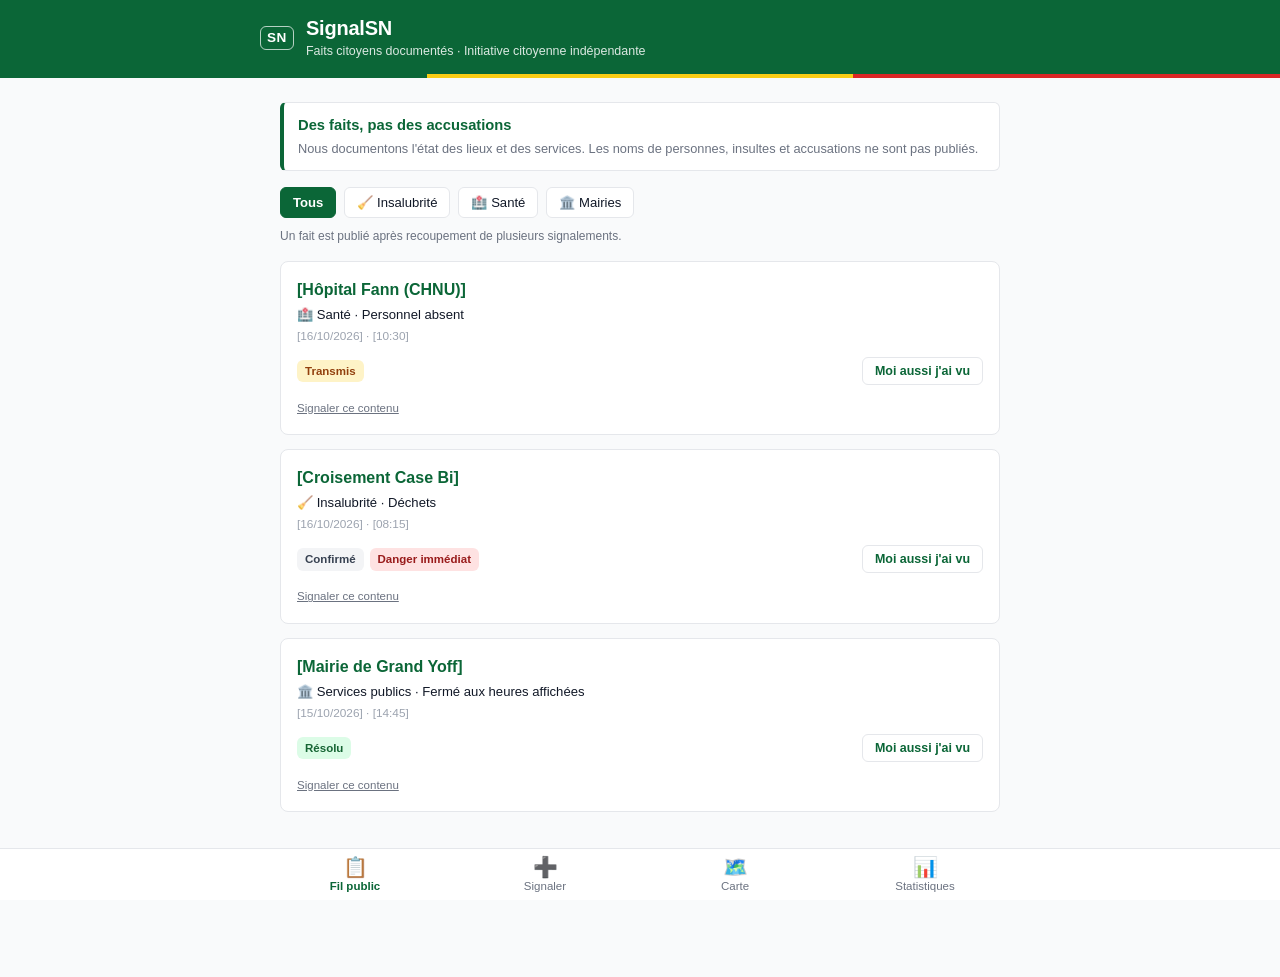
==== index.html @ a5ac8c46 "feat(stats): add Insalubrité filter and zone aggregation in statistics tab" ====
<!DOCTYPE html>
<html lang="fr">
<head>
    <meta charset="UTF-8">
    <meta name="viewport" content="width=device-width, initial-scale=1.0, maximum-scale=1.0, user-scalable=no">
    <title>SignalSN — Faits citoyens documentés 🇸🇳</title>
    
    <!-- PWA Meta -->
    <meta name="description" content="Plateforme citoyenne de signalement de faits vérifiables sur les services publics et la vie quotidienne au Sénégal.">
    <meta name="theme-color" content="#0b6637">
    
    <!-- Leaflet CSS & MarkerCluster -->
    <link rel="stylesheet" href="https://unpkg.com/leaflet@1.9.4/dist/leaflet.css" integrity="sha256-p4NxAoJBhIIN+hmNHrzRCf9tD/miZyoHS5obTRR9BMY=" crossorigin=""/>
    <link rel="stylesheet" href="https://unpkg.com/leaflet.markercluster@1.5.3/dist/MarkerCluster.css" />
    <link rel="stylesheet" href="https://unpkg.com/leaflet.markercluster@1.5.3/dist/MarkerCluster.Default.css" />
    
    <!-- Styles personnalisés maquette officielle -->
    <link rel="stylesheet" href="styles.css">
</head>
<body>

    <!-- En-tête vert institutionnel -->
    <header class="app-header">
        <div class="header-inner">
            <div class="header-brand-wrap">
                <div class="header-logo-badge">SN</div>
                <div class="header-text-block">
                    <h1>SignalSN</h1>
                    <p>Faits citoyens documentés · Initiative citoyenne indépendante</p>
                </div>
            </div>
        </div>
    </header>

    <!-- Bandeau tricolore sénégalais -->
    <div class="header-flag-strip">
        <div class="green"></div>
        <div class="yellow"></div>
        <div class="red"></div>
    </div>

    <main class="app-container">

        <!-- ====================================================================
             ÉCRAN 1 : FIL PUBLIC
             ==================================================================== -->
        <section id="view-feed" class="view-section active">
            <!-- Encadré déontologique -->
            <div class="principle-banner">
                <h3>Des faits, pas des accusations</h3>
                <p>Nous documentons l'état des lieux et des services. Les noms de personnes, insultes et accusations ne sont pas publiés.</p>
            </div>

            <!-- Filtres par catégorie -->
            <div class="category-filter-row">
                <button class="filter-btn active" data-category="all">Tous</button>
                <button class="filter-btn" data-category="insalubrite">🧹 Insalubrité</button>
                <button class="filter-btn" data-category="sante">🏥 Santé</button>
                <button class="filter-btn" data-category="mairies_services">🏛️ Mairies</button>
            </div>

            <p class="filter-help-text">Un fait est publié après recoupement de plusieurs signalements.</p>

            <!-- Liste des signalements -->
            <div id="reports-list">
                <!-- Rempli par app.js -->
            </div>

            <!-- Liens footer -->
            <div class="app-footer-links">
                <a onclick="openInfoModal()">Charte</a>
                <a onclick="openLegalModal('mentions')">Mentions légales</a>
                <a onclick="openLegalModal('confidentialite')">Confidentialité</a>
                <a onclick="openLegalModal('contact')">Contact</a>
            </div>
        </section>

        <!-- ====================================================================
             ÉCRAN 2 : SIGNALER UN FAIT
             ==================================================================== -->
        <section id="view-new" class="view-section">
            <h2 class="view-title">Signaler un fait</h2>
            <p class="view-subtitle">Nous publions le lieu et le fait constaté, jamais votre identité.</p>

            <form id="report-form">
                <!-- Catégorie * -->
                <div class="field-group">
                    <label class="field-label" for="category-select">Catégorie *</label>
                    <select id="category-select" class="field-select" required>
                        <option value="">Choisir une catégorie</option>
                        <option value="sante">Santé</option>
                        <option value="insalubrite">Insalubrité</option>
                        <option value="mairies_services">Mairies et services publics</option>
                        <option value="securite">Sécurité</option>
                    </select>
                </div>

                <!-- Établissement ou lieu * -->
                <div class="field-group">
                    <label class="field-label" id="establishment-or-location-label" for="establishment-select">Établissement ou lieu *</label>
                    
                    <div id="establishment-select-wrap">
                        <select id="establishment-select" class="field-select">
                            <option value="">Choisir dans la liste</option>
                        </select>
                    </div>

                    <div id="free-location-wrap" style="display: none; margin-top: 6px;">
                        <input type="text" id="location-input" class="field-input" placeholder="Précisez le lieu (croisement, quartier, repère)..." maxlength="120">
                    </div>

                    <div style="display: flex; align-items: center; gap: 8px;">
                        <button type="button" id="btn-gps" class="btn-use-location">
                            📍 Utiliser ma position
                        </button>
                        <span id="gps-status" style="font-size: 0.72rem; color: var(--text-muted);"></span>
                    </div>
                    <input type="hidden" id="lat-input">
                    <input type="hidden" id="lng-input">
                </div>

                <!-- Champs dynamiques contextuels (Services, Types de faits) -->
                <div id="dynamic-category-fields"></div>

                <!-- Date du fait * et Heure -->
                <div class="field-group row-2-col">
                    <div>
                        <label class="field-label" for="incident-date">Date du fait *</label>
                        <input type="date" id="incident-date" class="field-input" required>
                    </div>
                    <div>
                        <label class="field-label" for="incident-time">Heure</label>
                        <input type="time" id="incident-time" class="field-input">
                    </div>
                </div>

                <!-- Description factuelle * -->
                <div class="field-group">
                    <label class="field-label" for="description-input">Description factuelle *</label>
                    <textarea id="description-input" class="field-textarea" rows="4" maxlength="500" placeholder="Décrivez l'état des lieux, les horaires ou le problème constaté. Pas de noms de personnes." required></textarea>
                    <div class="char-counter-right"><span id="char-count">0</span> / 500</div>
                    <div id="filter-warning" style="display: none; background: #fff1f2; color: #be123c; padding: 6px 10px; border-radius: 4px; font-size: 0.75rem; margin-top: 4px;">
                        ⚠️ Rappel : Veuillez ne mentionner aucun nom propre de personne.
                    </div>
                </div>

                <!-- Photo du lieu (facultatif) -->
                <div class="field-group">
                    <label class="field-label" id="photo-field-label">Photo du lieu (facultatif)</label>
                    <input type="file" id="photo-input" accept="image/*" style="display: none;">
                    <button type="button" class="btn-add-photo" id="btn-trigger-photo">
                        📷 Ajouter une photo
                    </button>
                    <div id="photo-preview-container" style="display: none; margin-top: 8px;">
                        <img id="photo-preview" src="" alt="Aperçu" style="max-height: 160px; border-radius: 6px; border: 1px solid var(--border-color);">
                        <div id="photo-compression-info" style="font-size: 0.72rem; color: var(--primary-green); font-weight: 600; margin-top: 2px;"></div>
                    </div>
                    <p class="field-disclaimer">Photographiez uniquement le problème matériel. Pas de visages ni de plaques.</p>
                </div>

                <!-- Votre rôle * -->
                <div class="field-group">
                    <label class="field-label">Votre rôle *</label>
                    <div class="radio-options-list">
                        <label class="radio-item">
                            <input type="radio" name="reporter_role" value="present" checked> J'étais présent
                        </label>
                        <label class="radio-item">
                            <input type="radio" name="reporter_role" value="victime"> Je suis directement concerné
                        </label>
                        <label class="radio-item">
                            <input type="radio" name="reporter_role" value="rapporte"> On me l'a rapporté
                        </label>
                    </div>
                </div>

                <!-- Bouton Envoyer le signalement -->
                <button type="submit" id="btn-submit-report" class="btn-primary-submit">
                    Envoyer le signalement
                </button>

                <p class="terms-note">
                    En envoyant, vous acceptez la <a onclick="openInfoModal()">Charte</a>.
                </p>
            </form>
        </section>

        <!-- ====================================================================
             ÉCRAN 3 : STATISTIQUES PAR ÉTABLISSEMENT
             ==================================================================== -->
        <section id="view-stats" class="view-section">
            <h2 class="view-title">Statistiques par établissement</h2>
            <p class="view-subtitle">Période : [trimestre en cours]</p>

            <div class="category-filter-row">
                <button class="filter-btn active" data-stat-cat="all">Tous</button>
                <button class="filter-btn" data-stat-cat="insalubrite">🧹 Insalubrité</button>
                <button class="filter-btn" data-stat-cat="hopital">🏥 Santé</button>
                <button class="filter-btn" data-stat-cat="mairie">🏛️ Mairies</button>
            </div>

            <div class="stats-metrics-row">
                <div class="metric-box">
                    <div class="metric-val" id="stat-total-reports">0</div>
                    <div class="metric-label">Faits documentés</div>
                </div>
                <div class="metric-box">
                    <div class="metric-val" id="stat-resolved-rate">0%</div>
                    <div class="metric-label">Problèmes résolus</div>
                </div>
            </div>

            <!-- Tableau d'établissements -->
            <div class="stats-table-wrap">
                <table class="stats-table">
                    <thead>
                        <tr>
                            <th>Établissement</th>
                            <th>Signalements</th>
                            <th>Résolus</th>
                        </tr>
                    </thead>
                    <tbody id="establishments-table-body">
                        <!-- Rempli par app.js -->
                    </tbody>
                </table>
            </div>

            <p class="stats-disclaimer">
                Les chiffres incluent les signalements reçus, y compris ceux en attente de recoupement. Ils décrivent des faits signalés par des citoyens, pas un jugement sur les personnes.
            </p>
        </section>

        <!-- ====================================================================
             ÉCRAN CARTE (LEAFLET / CLUSTERING)
             ==================================================================== -->
        <section id="view-map" class="view-section">
            <h2 class="view-title">Carte des faits signalés</h2>
            <p class="view-subtitle">Répartition géographique et zones de vigilance</p>
            <div id="map-container"></div>
        </section>

    </main>

    <!-- ====================================================================
         BARRE DE NAVIGATION BASSE (4 ONGLETS CONFORMES MAQUETTE)
         ==================================================================== -->
    <nav class="bottom-nav">
        <div class="bottom-nav-inner">
            <button class="bottom-nav-item active" data-target="view-feed">
                <span class="nav-icon">📋</span>
                <span>Fil public</span>
            </button>
            <button class="bottom-nav-item" data-target="view-new">
                <span class="nav-icon">➕</span>
                <span>Signaler</span>
            </button>
            <button class="bottom-nav-item" data-target="view-map">
                <span class="nav-icon">🗺️</span>
                <span>Carte</span>
            </button>
            <button class="bottom-nav-item" data-target="view-stats">
                <span class="nav-icon">📊</span>
                <span>Statistiques</span>
            </button>
        </div>
    </nav>

    <!-- ====================================================================
         MODALES
         ==================================================================== -->
    <div id="modal-flag" class="modal-overlay" style="display: none;">
        <div class="modal-box">
            <h3 style="font-size: 1rem; color: var(--text-main); margin-bottom: 8px;">🚩 Demande de retrait</h3>
            <p style="font-size: 0.8rem; color: var(--text-muted); margin-bottom: 12px;">
                Tout contenu contenant des noms d'agents, des visages ou des insultes est retiré sous 24h.
            </p>
            <form id="flag-form">
                <input type="hidden" id="flag-report-id">
                <div class="field-group">
                    <select id="flag-reason" class="field-select" required>
                        <option value="">Motif du signalement...</option>
                        <option value="nom_de_personne">Mention de nom/prénom d'un individu</option>
                        <option value="visage_visible">Visage ou plaque d'immatriculation visible</option>
                        <option value="diffamation_accusation">Accusation sans fait matériel</option>
                        <option value="faux_fait">Fait inexact</option>
                        <option value="autre">Autre motif légitime</option>
                    </select>
                </div>
                <div style="display: flex; justify-content: flex-end; gap: 8px; margin-top: 14px;">
                    <button type="button" class="btn-moi-aussi" id="btn-cancel-flag">Annuler</button>
                    <button type="submit" class="btn-primary-submit" style="margin: 0; width: auto; padding: 6px 14px; background: var(--sn-red);">Signaler</button>
                </div>
            </form>
        </div>
    </div>

    <!-- Modale Charte -->
    <div id="modal-info" class="modal-overlay" style="display: none;">
        <div class="modal-box">
            <h3 style="font-size: 1.05rem; color: var(--primary-green); margin-bottom: 8px;">🇸🇳 Charte Citoyenne SignalSN</h3>
            <div style="font-size: 0.82rem; color: var(--text-muted); line-height: 1.5;">
                <p><strong>Des faits, pas des accusations :</strong><br>Nous documentons les pannes, absences d'équipement et dysfonctionnements matériels. Aucun nom d'agent public n'est publié.</p>
                <br>
                <p><strong>Recoupement automatique :</strong><br>Pour les hôpitaux et mairies, les faits sont confirmés dès qu'au moins 3 signalements concordants sont enregistrés.</p>
            </div>
            <button type="button" class="btn-primary-submit" id="btn-close-info" style="margin-top: 14px;">Fermer</button>
        </div>
    </div>

    <!-- Leaflet JS & MarkerCluster -->
    <script src="https://unpkg.com/leaflet@1.9.4/dist/leaflet.js" integrity="sha256-20nQCchB9co0qIjJZRGuk2/Z9VM+kNiyxNV1lvTlZBo=" crossorigin=""></script>
    <script src="https://unpkg.com/leaflet.markercluster@1.5.3/dist/leaflet.markercluster.js"></script>
    
    <!-- Supabase JS Client (v2) -->
    <script src="https://cdn.jsdelivr.net/npm/@supabase/supabase-js@2"></script>
    
    <!-- Scripts applicatifs -->
    <script src="config.js"></script>
    <script src="app.js"></script>
</body>
</html>
---- styles.css ----
/* ==============================================================================
   SignalSN — Design System Pixel-Perfect (d'après la maquette officielle)
   Style épuré, typographie soignée, vert institutionnel #0b6637
   ============================================================================== */

:root {
    --primary-green: #0b6637;
    --primary-green-dark: #084d2a;
    --primary-green-light: #e8f5e9;
    --sn-yellow: #facc15;
    --sn-red: #dc2626;
    
    --bg-page: #ffffff;
    --bg-surface: #f9fafb;
    --border-color: #e5e7eb;
    --border-light: #f3f4f6;
    
    --text-main: #111827;
    --text-muted: #6b7280;
    --text-light: #9ca3af;
    
    --status-transmis-bg: #fef3c7;
    --status-transmis-text: #92400e;
    --status-confirme-bg: #f3f4f6;
    --status-confirme-text: #374151;
    --status-resolu-bg: #dcfce7;
    --status-resolu-text: #166534;
    --status-danger-bg: #fee2e2;
    --status-danger-text: #991b1b;
    
    --radius-sm: 6px;
    --radius-md: 8px;
    --radius-lg: 12px;
}

* {
    box-sizing: border-box;
    margin: 0;
    padding: 0;
    font-family: -apple-system, BlinkMacSystemFont, "Segoe UI", Roboto, Helvetica, Arial, sans-serif;
    -webkit-tap-highlight-color: transparent;
}

body {
    background-color: var(--bg-surface);
    color: var(--text-main);
    line-height: 1.45;
    padding-bottom: 75px;
}

/* ==============================================================================
   EN-TÊTE VERT INSTITUTIONNEL AVEC BANDEAU TRICOLORE
   ============================================================================== */
.app-header {
    background-color: var(--primary-green);
    color: white;
    padding: 16px 20px 14px 20px;
    position: sticky;
    top: 0;
    z-index: 1000;
}

.header-inner {
    max-width: 760px;
    margin: 0 auto;
    width: 100%;
    display: flex;
    align-items: center;
    justify-content: space-between;
}

.header-brand-wrap {
    display: flex;
    align-items: center;
    gap: 12px;
}

.header-logo-badge {
    border: 1.5px solid rgba(255, 255, 255, 0.7);
    color: white;
    font-size: 0.85rem;
    font-weight: 800;
    letter-spacing: 0.5px;
    padding: 4px 6px;
    border-radius: var(--radius-sm);
    line-height: 1;
}

.header-text-block h1 {
    font-size: 1.25rem;
    font-weight: 700;
    letter-spacing: -0.2px;
    line-height: 1.2;
}

.header-text-block p {
    font-size: 0.78rem;
    color: rgba(255, 255, 255, 0.85);
    margin-top: 2px;
}

/* Bandeau tricolore en bas du header */
.header-flag-strip {
    height: 4px;
    display: flex;
    width: 100%;
}
.header-flag-strip .green { background-color: var(--primary-green); flex: 1; }
.header-flag-strip .yellow { background-color: var(--sn-yellow); flex: 1; }
.header-flag-strip .red { background-color: var(--sn-red); flex: 1; }

/* Conteneur principal avec largeur confortable et fond contrasté */
.app-container {
    max-width: 760px;
    width: 100%;
    margin: 0 auto;
    padding: 24px 20px;
    background: #f9fafb;
    min-height: calc(100vh - 140px);
}

/* ==============================================================================
   ENCADRÉ DÉONTOLOGIQUE ("Des faits, pas des accusations")
   ============================================================================== */
.principle-banner {
    border: 1px solid var(--border-color);
    border-left: 4px solid var(--primary-green);
    border-radius: var(--radius-sm);
    padding: 12px 14px;
    margin-bottom: 16px;
    background: white;
}

.principle-banner h3 {
    font-size: 0.92rem;
    font-weight: 700;
    color: var(--primary-green);
    margin-bottom: 4px;
}

.principle-banner p {
    font-size: 0.8rem;
    color: var(--text-muted);
    line-height: 1.4;
}

/* ==============================================================================
   FILTRES PAR CATÉGORIE
   ============================================================================== */
.category-filter-row {
    display: flex;
    gap: 8px;
    margin-bottom: 10px;
    overflow-x: auto;
    scrollbar-width: none;
}
.category-filter-row::-webkit-scrollbar {
    display: none;
}

.filter-btn {
    background: white;
    border: 1px solid var(--border-color);
    border-radius: var(--radius-sm);
    padding: 7px 12px;
    font-size: 0.82rem;
    font-weight: 500;
    color: var(--text-main);
    cursor: pointer;
    display: inline-flex;
    align-items: center;
    gap: 6px;
    white-space: nowrap;
    transition: all 0.15s ease;
}

.filter-btn.active {
    background: var(--primary-green);
    color: white;
    border-color: var(--primary-green);
    font-weight: 600;
}

.filter-help-text {
    font-size: 0.75rem;
    color: var(--text-muted);
    margin-bottom: 16px;
    line-height: 1.35;
}

/* ==============================================================================
   CARTES DE SIGNALEMENT (FEED)
   ============================================================================== */
.report-card {
    border: 1px solid var(--border-color);
    border-radius: var(--radius-md);
    padding: 16px;
    margin-bottom: 14px;
    background: white;
}

.report-card-title {
    font-size: 1rem;
    font-weight: 700;
    color: var(--primary-green);
    margin-bottom: 4px;
}

.report-card-subtitle {
    font-size: 0.82rem;
    color: var(--text-main);
    margin-bottom: 4px;
    display: flex;
    align-items: center;
    gap: 6px;
}

.report-card-time {
    font-size: 0.74rem;
    color: var(--text-light);
    margin-bottom: 12px;
}

.report-card-actions {
    display: flex;
    justify-content: space-between;
    align-items: center;
    gap: 8px;
    margin-bottom: 10px;
}

.status-pills-wrap {
    display: flex;
    flex-wrap: wrap;
    gap: 6px;
}

.pill-status {
    padding: 3px 8px;
    border-radius: var(--radius-sm);
    font-size: 0.72rem;
    font-weight: 600;
    display: inline-block;
}
.pill-transmis { background: var(--status-transmis-bg); color: var(--status-transmis-text); }
.pill-confirme { background: var(--status-confirme-bg); color: var(--status-confirme-text); }
.pill-resolu { background: var(--status-resolu-bg); color: var(--status-resolu-text); }
.pill-danger { background: var(--status-danger-bg); color: var(--status-danger-text); font-weight: 700; }

.btn-moi-aussi {
    background: white;
    border: 1px solid var(--border-color);
    color: var(--primary-green);
    padding: 6px 12px;
    border-radius: var(--radius-sm);
    font-size: 0.78rem;
    font-weight: 600;
    cursor: pointer;
    transition: background 0.15s ease;
}
.btn-moi-aussi:hover {
    background: var(--primary-green-light);
}
.btn-moi-aussi.active {
    background: var(--primary-green);
    color: white;
    border-color: var(--primary-green);
}

.link-signaler-contenu {
    font-size: 0.72rem;
    color: var(--text-muted);
    text-decoration: underline;
    background: none;
    border: none;
    cursor: pointer;
    padding: 0;
}
.link-signaler-contenu:hover {
    color: var(--sn-red);
}

/* ==============================================================================
   FORMULAIRE : SIGNALER UN FAIT
   ============================================================================== */
.view-title {
    font-size: 1.15rem;
    font-weight: 700;
    color: var(--primary-green);
    margin-bottom: 4px;
}

.view-subtitle {
    font-size: 0.82rem;
    color: var(--text-muted);
    margin-bottom: 18px;
}

.field-group {
    margin-bottom: 16px;
}

.field-label {
    display: block;
    font-size: 0.84rem;
    font-weight: 600;
    color: var(--text-main);
    margin-bottom: 6px;
}

.field-input, .field-select, .field-textarea {
    width: 100%;
    padding: 10px 12px;
    border: 1px solid var(--border-color);
    border-radius: var(--radius-sm);
    font-size: 0.9rem;
    color: var(--text-main);
    background: white;
}
.field-input:focus, .field-select:focus, .field-textarea:focus {
    outline: none;
    border-color: var(--primary-green);
}

.btn-use-location {
    background: white;
    border: 1px solid var(--border-color);
    color: var(--primary-green);
    border-radius: var(--radius-sm);
    padding: 7px 12px;
    font-size: 0.8rem;
    font-weight: 600;
    display: inline-flex;
    align-items: center;
    gap: 6px;
    cursor: pointer;
    margin-top: 6px;
}
.btn-use-location:hover {
    background: #f9fafb;
}

.row-2-col {
    display: grid;
    grid-template-columns: 1fr 1fr;
    gap: 10px;
}

.char-counter-right {
    text-align: right;
    font-size: 0.72rem;
    color: var(--text-light);
    margin-top: 4px;
}

/* Bouton photo dashed */
.btn-add-photo {
    width: 100%;
    border: 1px dashed var(--border-color);
    background: #fafafa;
    border-radius: var(--radius-sm);
    padding: 12px;
    text-align: center;
    font-size: 0.85rem;
    font-weight: 500;
    color: var(--text-main);
    cursor: pointer;
    display: flex;
    justify-content: center;
    align-items: center;
    gap: 8px;
}
.btn-add-photo:hover {
    background: #f3f4f6;
}

.field-disclaimer {
    font-size: 0.73rem;
    color: var(--text-muted);
    margin-top: 4px;
    line-height: 1.35;
}

/* Radio buttons pour "Votre rôle" */
.radio-options-list {
    display: flex;
    flex-direction: column;
    gap: 8px;
    margin-top: 6px;
}

.radio-item {
    font-size: 0.85rem;
    color: var(--text-main);
    display: flex;
    align-items: center;
    gap: 8px;
    cursor: pointer;
}
.radio-item input[type="radio"] {
    accent-color: var(--primary-green);
    width: 16px;
    height: 16px;
}

/* Bouton plein écran vert de soumission */
.btn-primary-submit {
    background-color: var(--primary-green);
    color: white;
    border: none;
    border-radius: var(--radius-sm);
    padding: 13px;
    font-size: 0.95rem;
    font-weight: 700;
    width: 100%;
    cursor: pointer;
    margin-top: 14px;
    transition: background 0.15s ease;
}
.btn-primary-submit:hover {
    background-color: var(--primary-green-dark);
}
.btn-primary-submit:disabled {
    background-color: #cbd5e1;
    cursor: not-allowed;
}

.terms-note {
    text-align: center;
    font-size: 0.73rem;
    color: var(--text-muted);
    margin-top: 10px;
}
.terms-note a {
    color: var(--primary-green);
    text-decoration: underline;
}

/* ==============================================================================
   STATISTIQUES PAR ÉTABLISSEMENT
   ============================================================================== */
.stats-metrics-row {
    display: grid;
    grid-template-columns: 1fr 1fr;
    gap: 12px;
    margin: 16px 0;
}

.metric-box {
    border: 1px solid var(--border-color);
    border-radius: var(--radius-sm);
    padding: 14px;
    background: white;
}

.metric-val {
    font-size: 1.5rem;
    font-weight: 800;
    color: var(--primary-green);
    line-height: 1.1;
}

.metric-label {
    font-size: 0.75rem;
    color: var(--text-muted);
    margin-top: 4px;
}

.stats-table-wrap {
    border: 1px solid var(--border-color);
    border-radius: var(--radius-sm);
    overflow: hidden;
    margin-top: 16px;
}

.stats-table {
    width: 100%;
    border-collapse: collapse;
    font-size: 0.82rem;
}

.stats-table th {
    background: #f3f4f6;
    padding: 10px 12px;
    text-align: left;
    font-weight: 600;
    color: var(--text-main);
    border-bottom: 1px solid var(--border-color);
}
.stats-table th:nth-child(2), .stats-table th:nth-child(3) {
    text-align: right;
}

.stats-table td {
    padding: 10px 12px;
    border-bottom: 1px solid var(--border-light);
    color: var(--text-main);
}
.stats-table td:nth-child(2), .stats-table td:nth-child(3) {
    text-align: right;
    font-weight: 600;
}

.stats-disclaimer {
    font-size: 0.72rem;
    color: var(--text-muted);
    line-height: 1.4;
    margin-top: 14px;
}

/* Footer links */
.app-footer-links {
    display: flex;
    justify-content: center;
    gap: 14px;
    padding: 24px 0 10px 0;
    font-size: 0.75rem;
    color: var(--text-muted);
}
.app-footer-links a {
    color: var(--text-muted);
    text-decoration: underline;
    cursor: pointer;
}

/* ==============================================================================
   BARRE DE NAVIGATION BASSE (BOTTOM NAV)
   ============================================================================== */
.bottom-nav {
    position: fixed;
    bottom: 0;
    left: 0;
    right: 0;
    background: white;
    border-top: 1px solid var(--border-color);
    z-index: 1000;
}

.bottom-nav-inner {
    max-width: 760px;
    margin: 0 auto;
    display: flex;
    justify-content: space-around;
    padding: 8px 0;
    width: 100%;
}

.bottom-nav-item {
    background: none;
    border: none;
    display: flex;
    flex-direction: column;
    align-items: center;
    gap: 3px;
    color: var(--text-muted);
    font-size: 0.72rem;
    font-weight: 500;
    cursor: pointer;
    flex: 1;
}

.bottom-nav-item .nav-icon {
    font-size: 1.25rem;
    line-height: 1;
}

.bottom-nav-item.active {
    color: var(--primary-green);
    font-weight: 700;
}

/* Vues */
.view-section {
    display: none;
}
.view-section.active {
    display: block;
}

/* Carte Leaflet */
#map-container {
    height: 480px;
    width: 100%;
    border-radius: var(--radius-sm);
    border: 1px solid var(--border-color);
    margin-top: 10px;
}

/* Modale */
.modal-overlay {
    position: fixed;
    top: 0;
    left: 0;
    right: 0;
    bottom: 0;
    background: rgba(0,0,0,0.5);
    display: flex;
    align-items: center;
    justify-content: center;
    z-index: 2000;
    padding: 16px;
}
.modal-box {
    background: white;
    border-radius: var(--radius-md);
    width: 100%;
    max-width: 440px;
    padding: 20px;
}
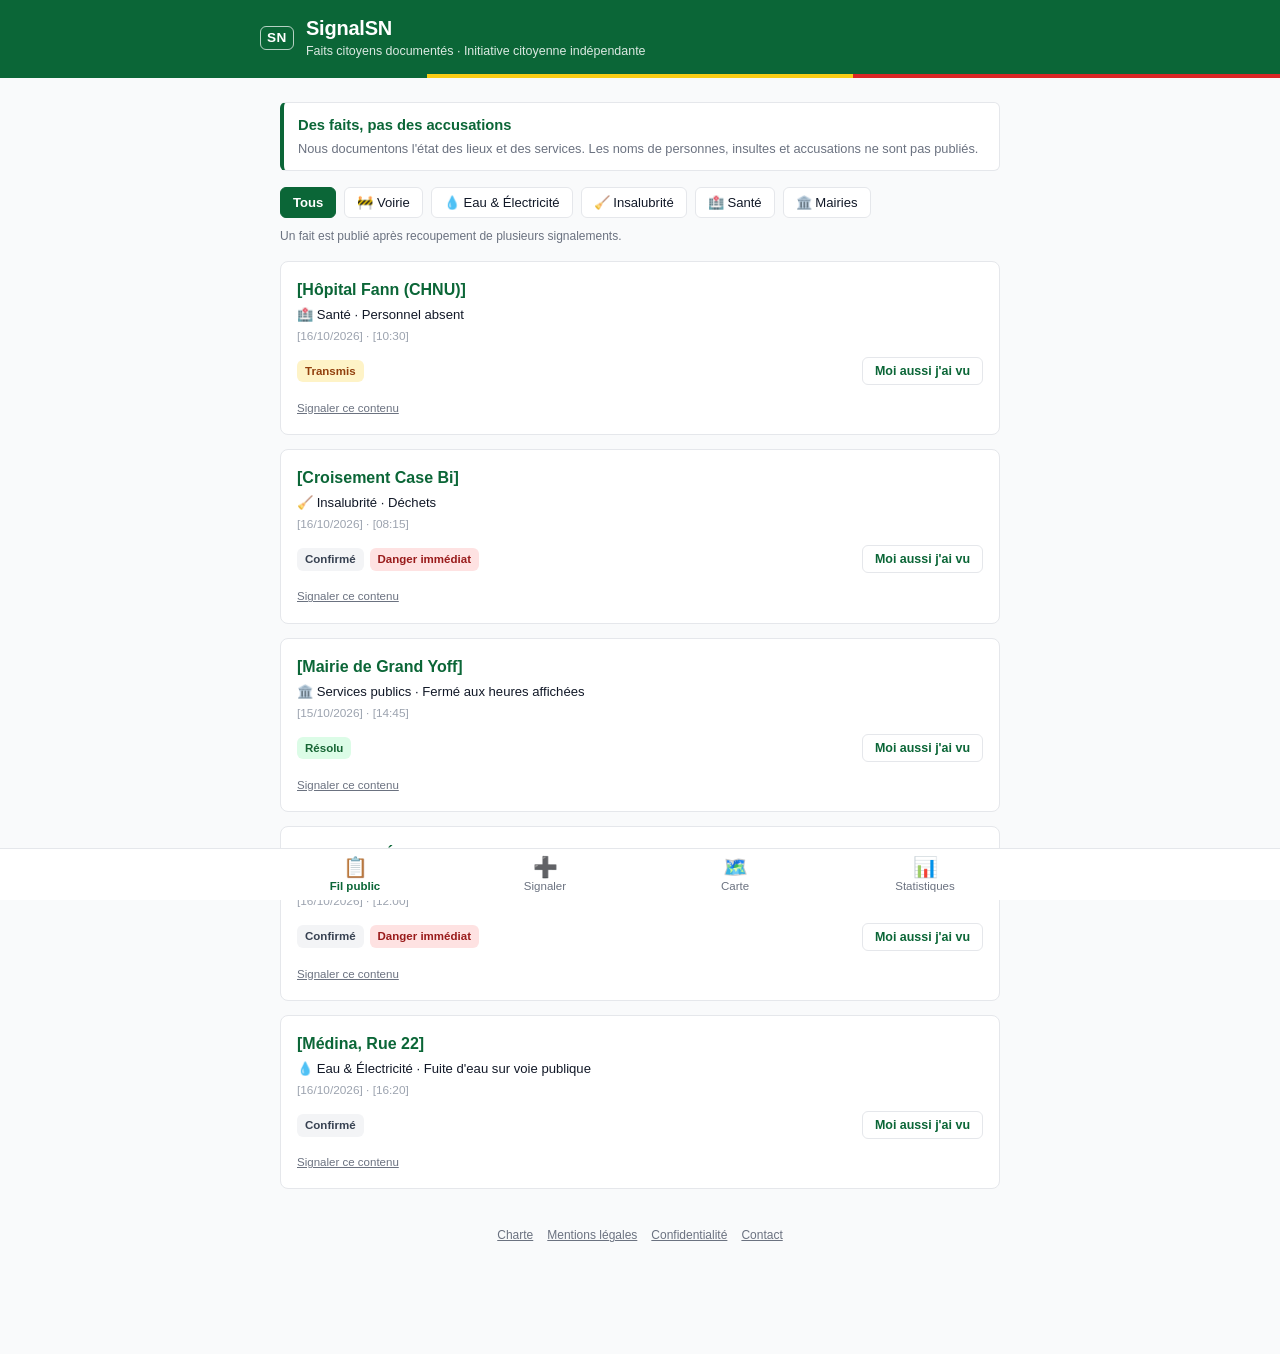
==== commit 086e5da1: "feat: ajout categories 6 (voirie) et 7 (eau et electricite), suppression doublon cable denude, mise " ====
--- a/index.html
+++ b/index.html
@@ -54,6 +54,8 @@
             <!-- Filtres par catégorie -->
             <div class="category-filter-row">
                 <button class="filter-btn active" data-category="all">Tous</button>
+                <button class="filter-btn" data-category="voirie">🚧 Voirie</button>
+                <button class="filter-btn" data-category="eau_electricite">💧 Eau & Électricité</button>
                 <button class="filter-btn" data-category="insalubrite">🧹 Insalubrité</button>
                 <button class="filter-btn" data-category="sante">🏥 Santé</button>
                 <button class="filter-btn" data-category="mairies_services">🏛️ Mairies</button>
@@ -88,10 +90,12 @@
                     <label class="field-label" for="category-select">Catégorie *</label>
                     <select id="category-select" class="field-select" required>
                         <option value="">Choisir une catégorie</option>
-                        <option value="sante">Santé</option>
-                        <option value="insalubrite">Insalubrité</option>
-                        <option value="mairies_services">Mairies et services publics</option>
-                        <option value="securite">Sécurité</option>
+                        <option value="voirie">🚧 Routes et voirie</option>
+                        <option value="eau_electricite">💧 Eau et électricité</option>
+                        <option value="insalubrite">🧹 Insalubrité</option>
+                        <option value="sante">🏥 Santé</option>
+                        <option value="mairies_services">🏛️ Mairies et services publics</option>
+                        <option value="securite">🛡️ Sécurité</option>
                     </select>
                 </div>
 
@@ -194,6 +198,8 @@
 
             <div class="category-filter-row">
                 <button class="filter-btn active" data-stat-cat="all">Tous</button>
+                <button class="filter-btn" data-stat-cat="voirie">🚧 Voirie</button>
+                <button class="filter-btn" data-stat-cat="eau_electricite">💧 Eau & Électricité</button>
                 <button class="filter-btn" data-stat-cat="insalubrite">🧹 Insalubrité</button>
                 <button class="filter-btn" data-stat-cat="hopital">🏥 Santé</button>
                 <button class="filter-btn" data-stat-cat="mairie">🏛️ Mairies</button>
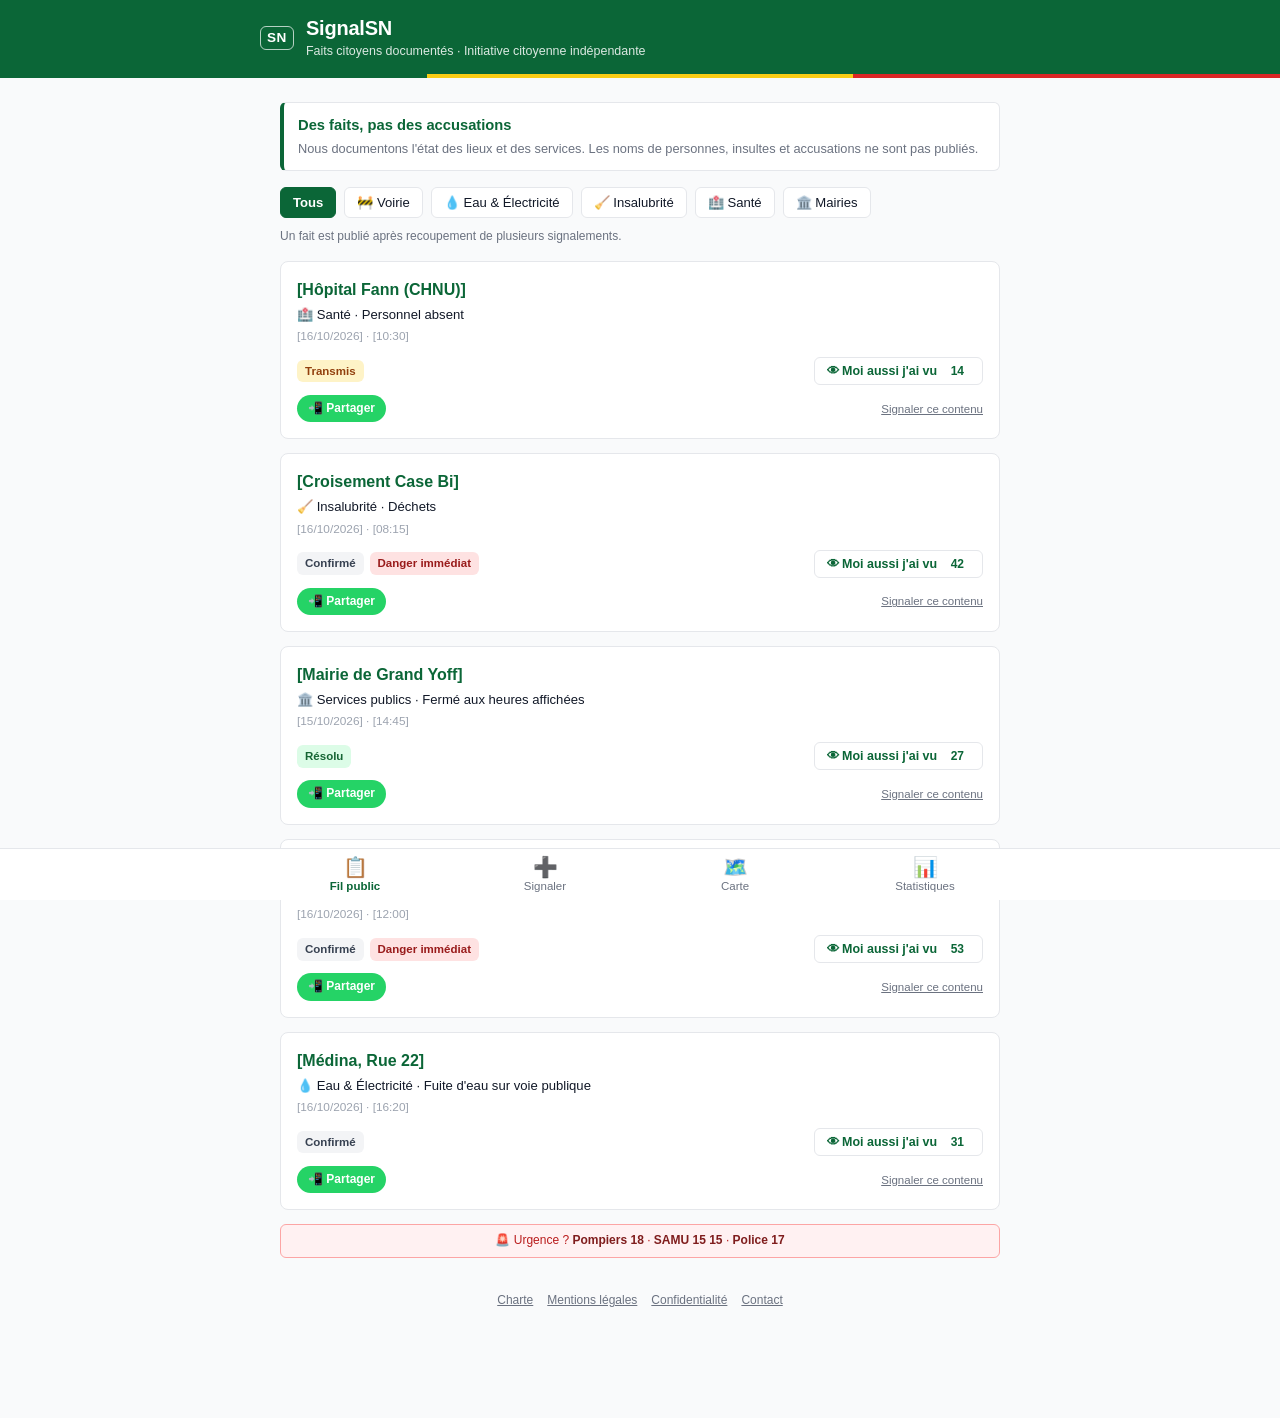
==== commit f76fb147: "feat: urgence 18/15 15/17, statuts enrichis (publie/sans_suite), auto-confirm a 2 Moi aussi, compteu" ====
--- a/index.html
+++ b/index.html
@@ -68,6 +68,11 @@
                 <!-- Rempli par app.js -->
             </div>
 
+            <!-- Mini-alerte urgence dans le pied de page -->
+            <div class="urgency-footer">
+                🚨 Urgence ? <a href="tel:18">Pompiers 18</a> · <a href="tel:1515">SAMU 15 15</a> · <a href="tel:17">Police 17</a>
+            </div>
+
             <!-- Liens footer -->
             <div class="app-footer-links">
                 <a onclick="openInfoModal()">Charte</a>
@@ -83,6 +88,16 @@
         <section id="view-new" class="view-section">
             <h2 class="view-title">Signaler un fait</h2>
             <p class="view-subtitle">Nous publions le lieu et le fait constaté, jamais votre identité.</p>
+
+            <!-- Alerte urgence -->
+            <div class="urgency-alert-banner">
+                🚨 <strong>Danger immédiat ?</strong> Appelez d'abord les secours :
+                <span class="urgency-numbers">
+                    <a href="tel:18">🚒 Pompiers 18</a> &nbsp;·&nbsp;
+                    <a href="tel:1515">🏥 SAMU 15 15</a> &nbsp;·&nbsp;
+                    <a href="tel:17">🚔 Police 17</a>
+                </span>
+            </div>
 
             <form id="report-form">
                 <!-- Catégorie * -->
@@ -208,11 +223,15 @@
             <div class="stats-metrics-row">
                 <div class="metric-box">
                     <div class="metric-val" id="stat-total-reports">0</div>
-                    <div class="metric-label">Faits documentés</div>
+                    <div class="metric-label">Faits signalés</div>
+                </div>
+                <div class="metric-box">
+                    <div class="metric-val" id="stat-confirmed-count">0</div>
+                    <div class="metric-label">Confirmés</div>
                 </div>
                 <div class="metric-box">
                     <div class="metric-val" id="stat-resolved-rate">0%</div>
-                    <div class="metric-label">Problèmes résolus</div>
+                    <div class="metric-label">Résolus</div>
                 </div>
             </div>
 
--- a/styles.css
+++ b/styles.css
@@ -607,3 +607,142 @@
     max-width: 440px;
     padding: 20px;
 }
+
+/* ==============================================================================
+   BANDEAU URGENCE (Formulaire Signaler)
+   ============================================================================== */
+.urgency-alert-banner {
+    background: #fff1f2;
+    border: 1.5px solid #fca5a5;
+    border-radius: var(--radius-md);
+    padding: 10px 14px;
+    margin-bottom: 14px;
+    font-size: 0.82rem;
+    color: #991b1b;
+    line-height: 1.5;
+}
+.urgency-alert-banner strong {
+    color: #7f1d1d;
+}
+.urgency-numbers {
+    display: inline-block;
+    margin-top: 4px;
+}
+.urgency-numbers a {
+    color: #b91c1c;
+    font-weight: 700;
+    text-decoration: none;
+    white-space: nowrap;
+}
+.urgency-numbers a:hover {
+    text-decoration: underline;
+}
+
+/* ==============================================================================
+   MINI-ALERTE URGENCE (Footer du fil public)
+   ============================================================================== */
+.urgency-footer {
+    text-align: center;
+    font-size: 0.75rem;
+    color: #b91c1c;
+    background: #fff1f2;
+    border-radius: var(--radius-sm);
+    padding: 7px 12px;
+    margin-bottom: 10px;
+    border: 1px solid #fca5a5;
+}
+.urgency-footer a {
+    color: #7f1d1d;
+    font-weight: 700;
+    text-decoration: none;
+}
+.urgency-footer a:hover {
+    text-decoration: underline;
+}
+
+/* ==============================================================================
+   STATUT : SIGNALEMENT CITOYEN NON CONFIRMÉ
+   ============================================================================== */
+.pill-non-confirmed {
+    background: #fef9c3 !important;
+    color: #713f12 !important;
+    border: 1px solid #fde047 !important;
+    font-style: italic;
+}
+.pill-sans_suite,
+.pill-publie {
+    background: #f3f4f6;
+    color: #6b7280;
+    font-style: italic;
+}
+
+/* ==============================================================================
+   COMPTEUR "MOI AUSSI"
+   ============================================================================== */
+.moi-aussi-count {
+    display: inline-block;
+    background: rgba(255,255,255,0.3);
+    border-radius: 999px;
+    padding: 0 6px;
+    font-size: 0.75rem;
+    font-weight: 700;
+    margin-left: 4px;
+    min-width: 20px;
+    text-align: center;
+}
+
+/* ==============================================================================
+   LIEN FACEBOOK (post transmis)
+   ============================================================================== */
+.fb-post-link {
+    display: inline-block;
+    margin-top: 6px;
+    font-size: 0.78rem;
+    color: #1877f2;
+    font-weight: 600;
+    text-decoration: none;
+}
+.fb-post-link:hover {
+    text-decoration: underline;
+}
+
+/* ==============================================================================
+   BOUTON WHATSAPP + LIGNE DE PARTAGE
+   ============================================================================== */
+.report-card-share-row {
+    display: flex;
+    align-items: center;
+    justify-content: space-between;
+    margin-top: 8px;
+    flex-wrap: wrap;
+    gap: 6px;
+}
+.btn-whatsapp {
+    display: inline-flex;
+    align-items: center;
+    gap: 4px;
+    padding: 5px 11px;
+    background: #25d366;
+    color: #fff;
+    border-radius: 999px;
+    font-size: 0.75rem;
+    font-weight: 700;
+    text-decoration: none;
+    transition: background 0.15s;
+}
+.btn-whatsapp:hover {
+    background: #128c7e;
+}
+
+/* ==============================================================================
+   STATS — 3 METRIC BOXES
+   ============================================================================== */
+.stats-metrics-row {
+    display: flex;
+    gap: 10px;
+    flex-wrap: wrap;
+}
+.stats-metrics-row .metric-box {
+    flex: 1;
+    min-width: 80px;
+}
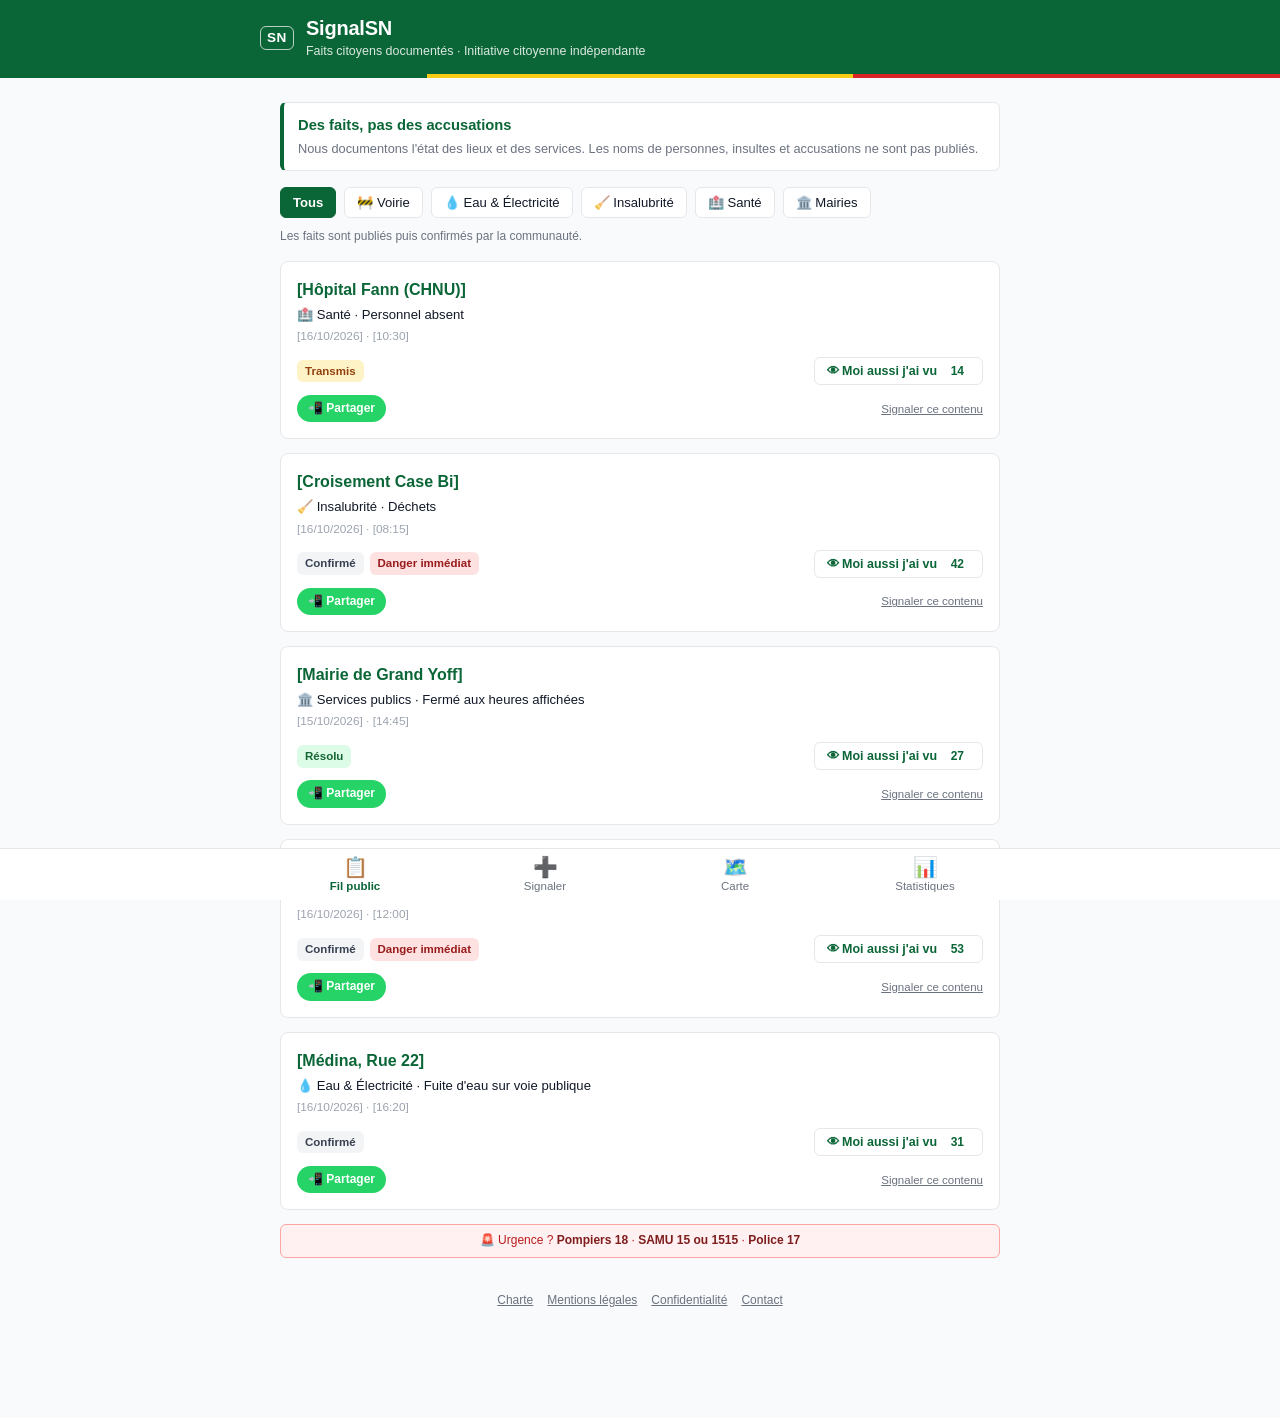
==== commit c7b841bb: "fix: texte filtres, message vide, SAMU 15 ou 1515" ====
--- a/index.html
+++ b/index.html
@@ -61,7 +61,7 @@
                 <button class="filter-btn" data-category="mairies_services">🏛️ Mairies</button>
             </div>
 
-            <p class="filter-help-text">Un fait est publié après recoupement de plusieurs signalements.</p>
+            <p class="filter-help-text">Les faits sont publiés puis confirmés par la communauté.</p>
 
             <!-- Liste des signalements -->
             <div id="reports-list">
@@ -70,7 +70,7 @@
 
             <!-- Mini-alerte urgence dans le pied de page -->
             <div class="urgency-footer">
-                🚨 Urgence ? <a href="tel:18">Pompiers 18</a> · <a href="tel:1515">SAMU 15 15</a> · <a href="tel:17">Police 17</a>
+                🚨 Urgence ? <a href="tel:18">Pompiers 18</a> · <a href="tel:15">SAMU 15 ou 1515</a> · <a href="tel:17">Police 17</a>
             </div>
 
             <!-- Liens footer -->
@@ -94,7 +94,7 @@
                 🚨 <strong>Danger immédiat ?</strong> Appelez d'abord les secours :
                 <span class="urgency-numbers">
                     <a href="tel:18">🚒 Pompiers 18</a> &nbsp;·&nbsp;
-                    <a href="tel:1515">🏥 SAMU 15 15</a> &nbsp;·&nbsp;
+                    <a href="tel:15">🏥 SAMU 15 ou 1515</a> &nbsp;·&nbsp;
                     <a href="tel:17">🚔 Police 17</a>
                 </span>
             </div>
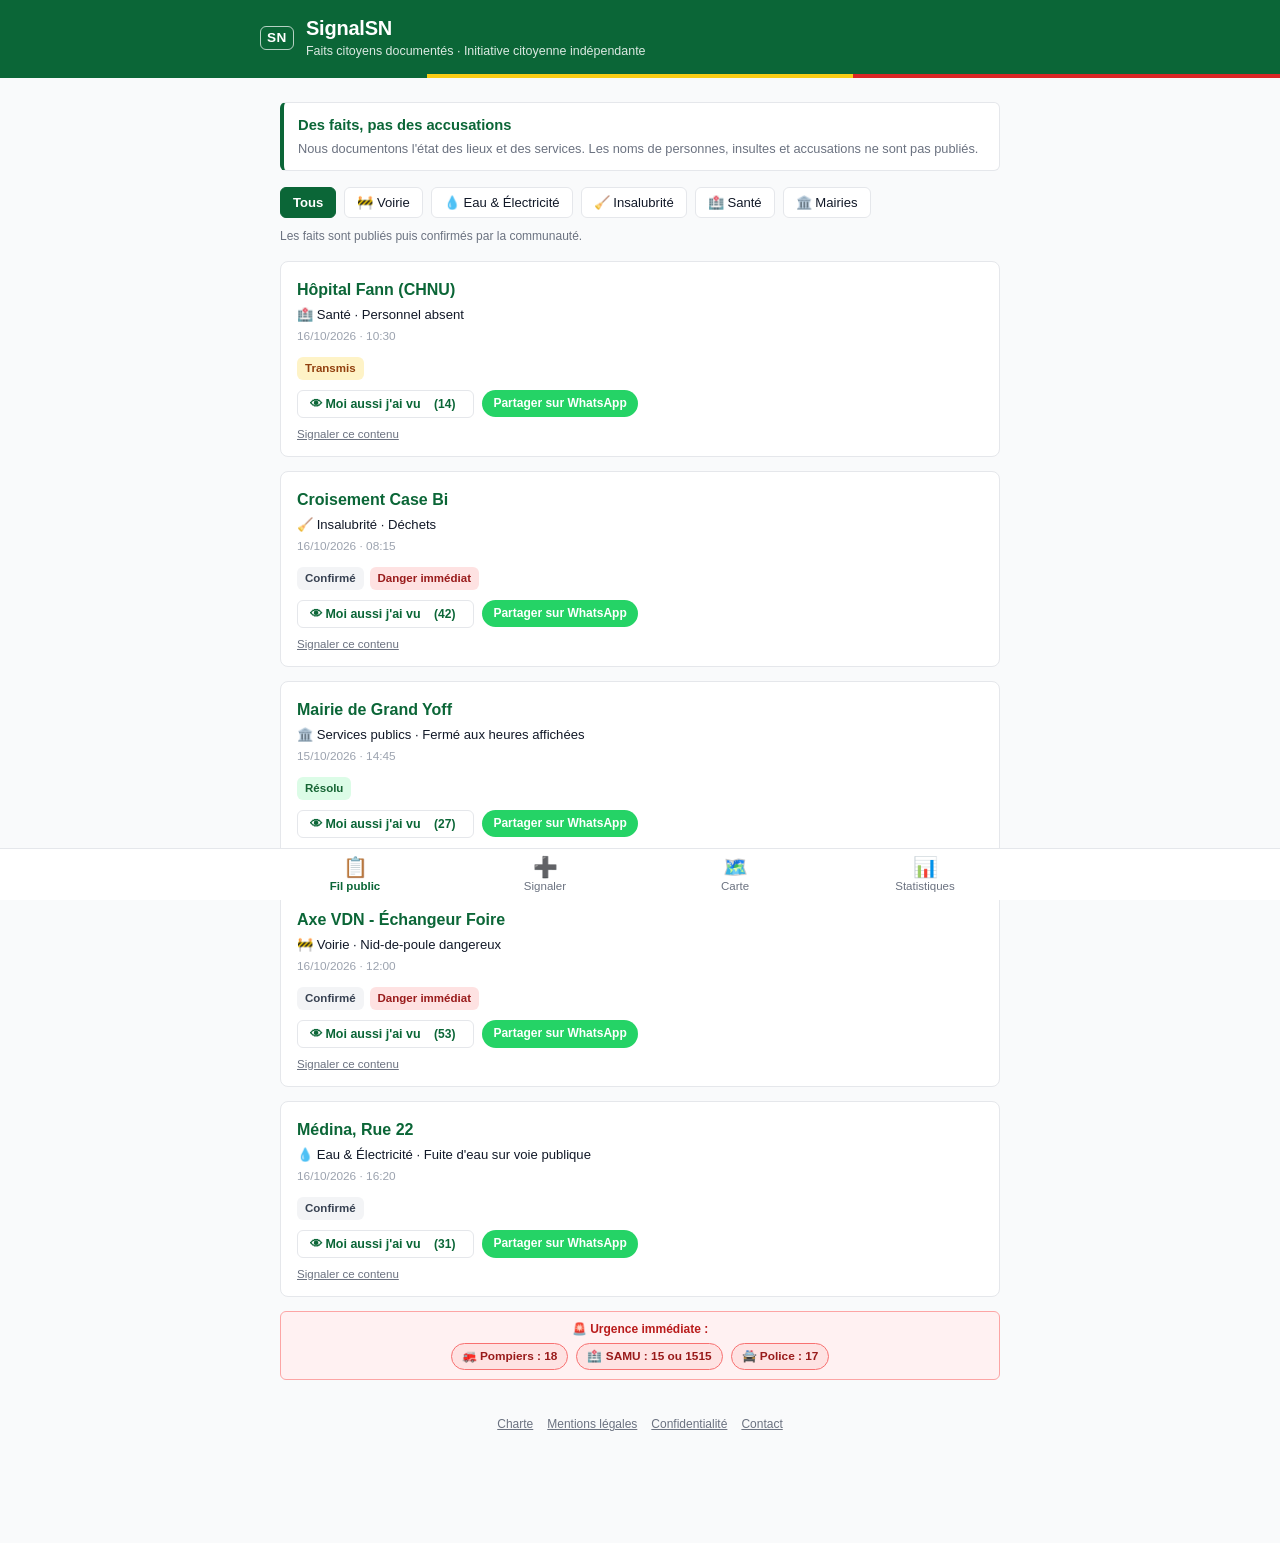
==== commit 91e1710e: "style: remove brackets, stack pills and actions on 2 rows, counter 1 sur 2 pour confirmer, format ur" ====
--- a/index.html
+++ b/index.html
@@ -70,7 +70,12 @@
 
             <!-- Mini-alerte urgence dans le pied de page -->
             <div class="urgency-footer">
-                🚨 Urgence ? <a href="tel:18">Pompiers 18</a> · <a href="tel:15">SAMU 15 ou 1515</a> · <a href="tel:17">Police 17</a>
+                <span class="urgency-footer-title">🚨 Urgence immédiate :</span>
+                <div class="urgency-pills-row footer-pills">
+                    <a href="tel:18" class="urgency-pill mini">🚒 Pompiers : 18</a>
+                    <a href="tel:15" class="urgency-pill mini">🏥 SAMU : 15 ou 1515</a>
+                    <a href="tel:17" class="urgency-pill mini">🚔 Police : 17</a>
+                </div>
             </div>
 
             <!-- Liens footer -->
@@ -91,12 +96,12 @@
 
             <!-- Alerte urgence -->
             <div class="urgency-alert-banner">
-                🚨 <strong>Danger immédiat ?</strong> Appelez d'abord les secours :
-                <span class="urgency-numbers">
-                    <a href="tel:18">🚒 Pompiers 18</a> &nbsp;·&nbsp;
-                    <a href="tel:15">🏥 SAMU 15 ou 1515</a> &nbsp;·&nbsp;
-                    <a href="tel:17">🚔 Police 17</a>
-                </span>
+                <div style="font-weight: 700; margin-bottom: 6px;">🚨 Danger immédiat ? Appelez d'abord les secours :</div>
+                <div class="urgency-pills-row">
+                    <a href="tel:18" class="urgency-pill">🚒 Pompiers : <strong>18</strong></a>
+                    <a href="tel:15" class="urgency-pill">🏥 SAMU : <strong>15 ou 1515</strong></a>
+                    <a href="tel:17" class="urgency-pill">🚔 Police : <strong>17</strong></a>
+                </div>
             </div>
 
             <form id="report-form">
--- a/styles.css
+++ b/styles.css
@@ -609,33 +609,55 @@
 }
 
 /* ==============================================================================
-   BANDEAU URGENCE (Formulaire Signaler)
+   BANDEAU URGENCE (Formulaire Signaler & Footer)
    ============================================================================== */
 .urgency-alert-banner {
     background: #fff1f2;
     border: 1.5px solid #fca5a5;
     border-radius: var(--radius-md);
-    padding: 10px 14px;
+    padding: 12px 14px;
     margin-bottom: 14px;
-    font-size: 0.82rem;
+    font-size: 0.84rem;
     color: #991b1b;
-    line-height: 1.5;
-}
-.urgency-alert-banner strong {
+}
+.urgency-pills-row {
+    display: flex;
+    flex-wrap: wrap;
+    gap: 8px;
+    margin-top: 6px;
+}
+.urgency-pill {
+    background: #fee2e2;
+    color: #991b1b;
+    border: 1px solid #f87171;
+    border-radius: 999px;
+    padding: 6px 12px;
+    font-size: 0.8rem;
+    font-weight: 600;
+    text-decoration: none;
+    display: inline-flex;
+    align-items: center;
+    transition: all 0.15s ease;
+}
+.urgency-pill strong {
+    margin-left: 3px;
     color: #7f1d1d;
 }
-.urgency-numbers {
-    display: inline-block;
-    margin-top: 4px;
-}
-.urgency-numbers a {
-    color: #b91c1c;
-    font-weight: 700;
-    text-decoration: none;
-    white-space: nowrap;
-}
-.urgency-numbers a:hover {
-    text-decoration: underline;
+.urgency-pill:hover {
+    background: #fca5a5;
+}
+.urgency-pill.mini {
+    padding: 4px 10px;
+    font-size: 0.74rem;
+}
+.footer-pills {
+    justify-content: center;
+    margin-top: 5px;
+}
+.urgency-footer-title {
+    font-weight: 700;
+    display: block;
+    margin-bottom: 2px;
 }
 
 /* ==============================================================================
@@ -647,17 +669,27 @@
     color: #b91c1c;
     background: #fff1f2;
     border-radius: var(--radius-sm);
-    padding: 7px 12px;
+    padding: 9px 12px;
+    margin-bottom: 12px;
+    border: 1px solid #fca5a5;
+}
+
+/* ==============================================================================
+   LIGNES EMPILÉES SUR LA CARTE (Ligne 1 Pastilles, Ligne 2 Actions)
+   ============================================================================== */
+.card-status-line {
+    display: flex;
+    flex-wrap: wrap;
+    gap: 6px;
     margin-bottom: 10px;
-    border: 1px solid #fca5a5;
-}
-.urgency-footer a {
-    color: #7f1d1d;
-    font-weight: 700;
-    text-decoration: none;
-}
-.urgency-footer a:hover {
-    text-decoration: underline;
+}
+
+.card-action-line {
+    display: flex;
+    flex-wrap: wrap;
+    gap: 8px;
+    align-items: center;
+    margin-bottom: 10px;
 }
 
 /* ==============================================================================
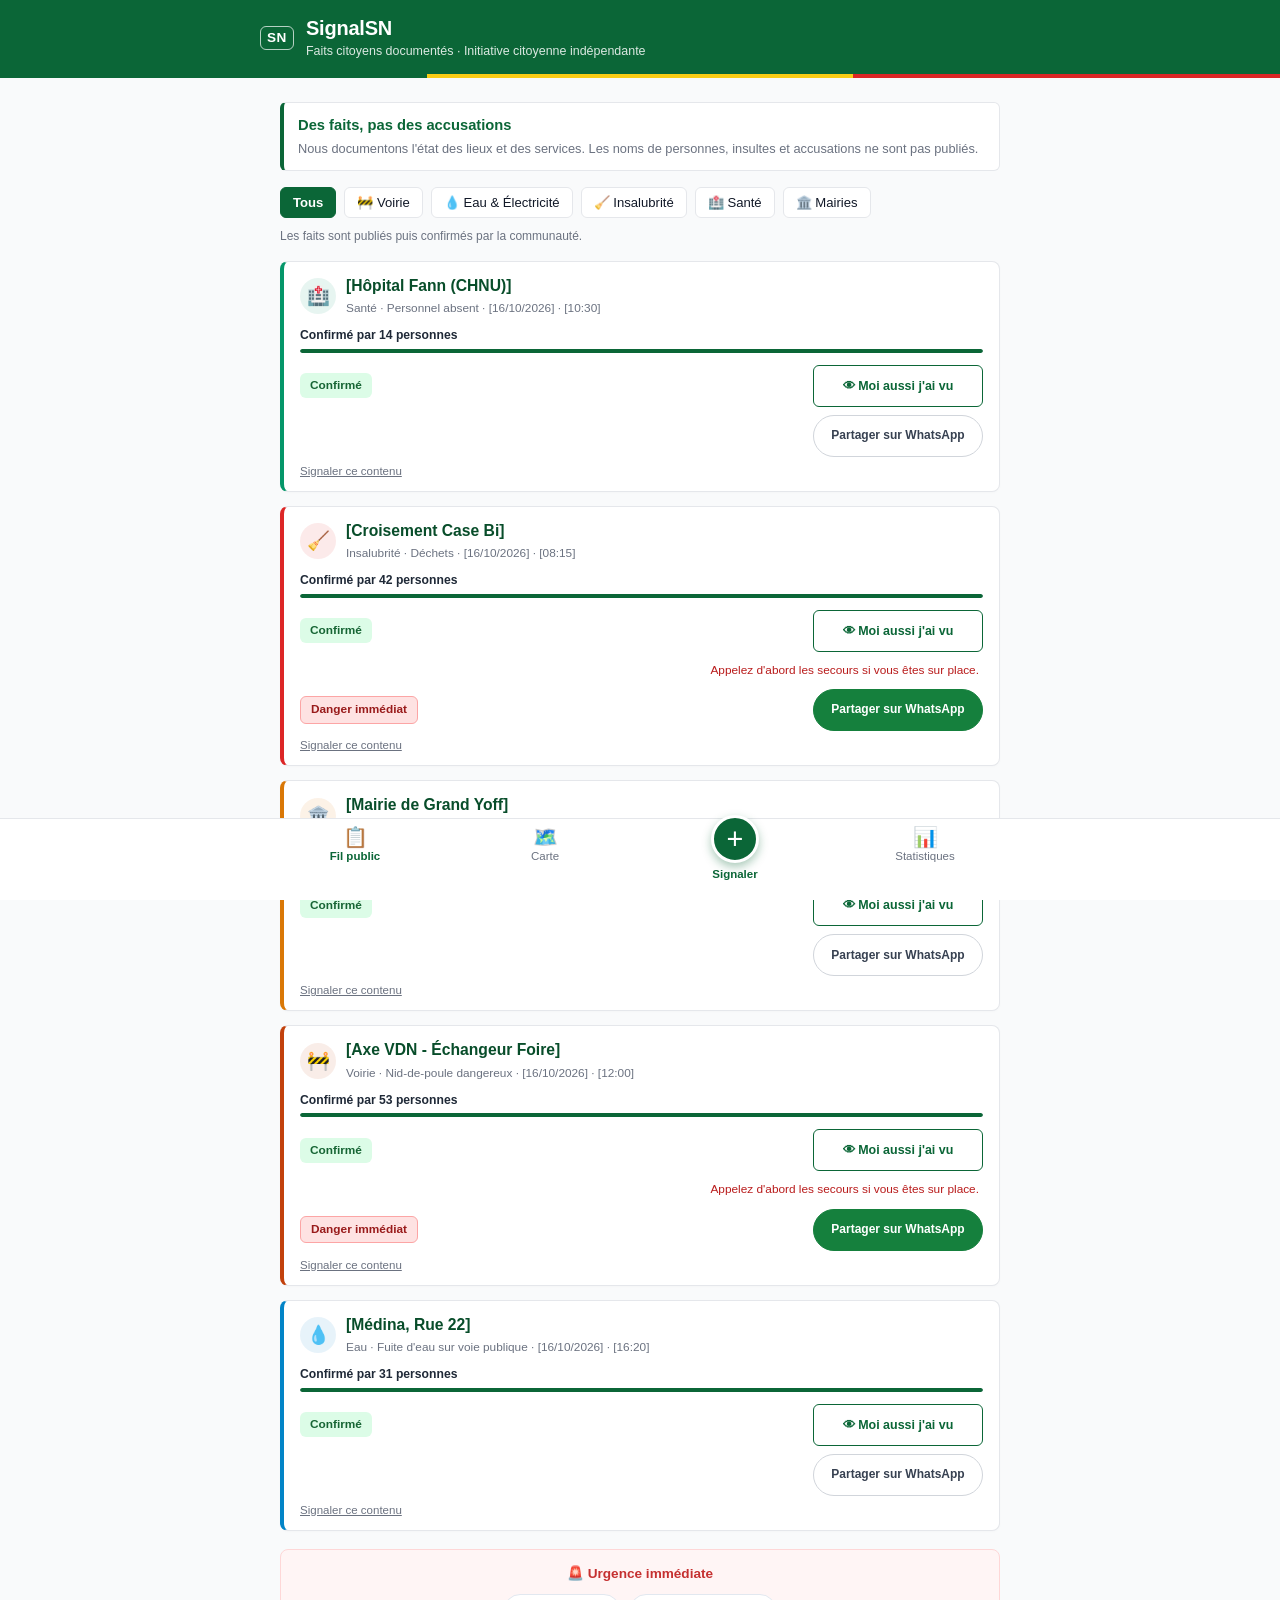
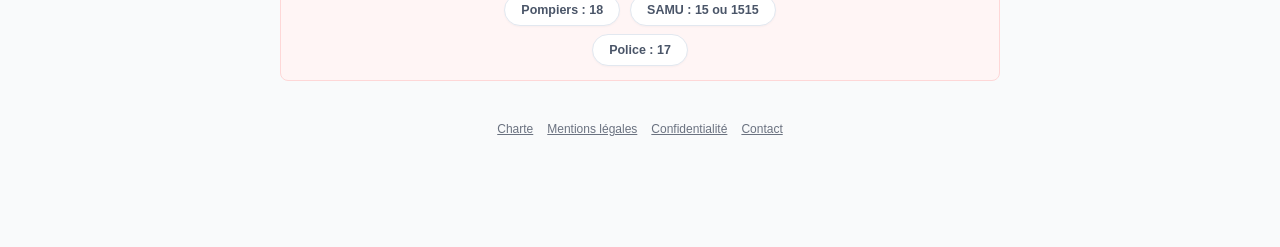
==== commit b862316e: "feat: pixel perfect match with mockup (progress bar, category side border & badge, floating center F" ====
--- a/index.html
+++ b/index.html
@@ -68,13 +68,15 @@
                 <!-- Rempli par app.js -->
             </div>
 
-            <!-- Mini-alerte urgence dans le pied de page -->
+            <!-- Mini-alerte urgence dans le pied de page conforme maquette -->
             <div class="urgency-footer">
-                <span class="urgency-footer-title">🚨 Urgence immédiate :</span>
-                <div class="urgency-pills-row footer-pills">
-                    <a href="tel:18" class="urgency-pill mini">🚒 Pompiers : 18</a>
-                    <a href="tel:15" class="urgency-pill mini">🏥 SAMU : 15 ou 1515</a>
-                    <a href="tel:17" class="urgency-pill mini">🚔 Police : 17</a>
+                <div class="urgency-footer-title">🚨 Urgence immédiate</div>
+                <div class="urgency-footer-row">
+                    <a href="tel:18" class="urgency-pill mini">Pompiers : 18</a>
+                    <a href="tel:15" class="urgency-pill mini">SAMU : 15 ou 1515</a>
+                </div>
+                <div class="urgency-footer-row center">
+                    <a href="tel:17" class="urgency-pill mini">Police : 17</a>
                 </div>
             </div>
 
@@ -130,7 +132,7 @@
                     </div>
 
                     <div id="free-location-wrap" style="display: none; margin-top: 6px;">
-                        <input type="text" id="location-input" class="field-input" placeholder="Précisez le lieu (croisement, quartier, repère)..." maxlength="120">
+                        <input type="text" id="location-input" class="field-input" placeholder="Lieu précis (croisement, rue, quartier, commune)..." maxlength="120">
                     </div>
 
                     <div style="display: flex; align-items: center; gap: 8px;">
@@ -281,13 +283,13 @@
                 <span class="nav-icon">📋</span>
                 <span>Fil public</span>
             </button>
-            <button class="bottom-nav-item" data-target="view-new">
-                <span class="nav-icon">➕</span>
-                <span>Signaler</span>
-            </button>
             <button class="bottom-nav-item" data-target="view-map">
                 <span class="nav-icon">🗺️</span>
                 <span>Carte</span>
+            </button>
+            <button class="bottom-nav-item nav-btn-center" data-target="view-new">
+                <div class="nav-fab-icon">+</div>
+                <span>Signaler</span>
             </button>
             <button class="bottom-nav-item" data-target="view-stats">
                 <span class="nav-icon">📊</span>
--- a/styles.css
+++ b/styles.css
@@ -675,21 +675,283 @@
 }
 
 /* ==============================================================================
-   LIGNES EMPILÉES SUR LA CARTE (Ligne 1 Pastilles, Ligne 2 Actions)
-   ============================================================================== */
-.card-status-line {
-    display: flex;
-    flex-wrap: wrap;
-    gap: 6px;
+   CARTES DE SIGNALEMENT — DESIGN MAQUETTE EXACTE
+   - Bordure latérale colorée (Voirie marron/orange, Eau bleue, etc.)
+   - Icône ronde de catégorie
+   - Barre de progression verte de confirmation
+   ============================================================================== */
+.report-card {
+    border: 1px solid var(--border-color);
+    border-radius: var(--radius-md);
+    padding: 14px 16px;
+    margin-bottom: 14px;
+    background: white;
+    box-shadow: 0 1px 3px rgba(0,0,0,0.02);
+}
+
+.card-header-flex {
+    display: flex;
+    align-items: center;
+    gap: 10px;
     margin-bottom: 10px;
 }
 
-.card-action-line {
-    display: flex;
-    flex-wrap: wrap;
+.card-cat-badge {
+    width: 36px;
+    height: 36px;
+    min-width: 36px;
+    border-radius: 50%;
+    display: flex;
+    align-items: center;
+    justify-content: center;
+    font-size: 1.15rem;
+}
+
+.card-title-block {
+    flex: 1;
+    min-width: 0;
+}
+
+.report-card-title {
+    font-size: 0.98rem;
+    font-weight: 700;
+    color: var(--primary-green-dark);
+    line-height: 1.3;
+}
+
+.report-card-subtitle-compact {
+    font-size: 0.74rem;
+    color: var(--text-muted);
+    margin-top: 2px;
+}
+
+/* Barre de progression de confirmation */
+.card-progress-section {
+    margin-bottom: 12px;
+}
+
+.card-progress-label {
+    font-size: 0.76rem;
+    font-weight: 600;
+    color: #1f2937;
+    margin-bottom: 4px;
+}
+
+.card-progress-track {
+    width: 100%;
+    height: 4px;
+    background-color: #e5e7eb;
+    border-radius: 999px;
+    overflow: hidden;
+}
+
+.card-progress-bar {
+    height: 100%;
+    background-color: #0b6637;
+    border-radius: 999px;
+    transition: width 0.3s ease;
+}
+
+/* Grille 2 lignes */
+.card-dual-grid {
+    display: flex;
+    flex-direction: column;
     gap: 8px;
-    align-items: center;
+    margin-top: 4px;
+    margin-bottom: 4px;
+}
+
+.dual-row {
+    display: flex;
+    justify-content: space-between;
+    align-items: center;
+    gap: 12px;
+}
+
+.dual-col-left {
+    flex: 1;
+    display: flex;
+    align-items: center;
+}
+
+.dual-col-right {
+    flex-shrink: 0;
+    display: flex;
+    justify-content: flex-end;
+}
+
+/* Boutons d'action */
+.card-action-btn {
+    width: 170px;
+    min-height: 42px;
+    height: 42px;
+    display: inline-flex;
+    align-items: center;
+    justify-content: center;
+    text-align: center;
+    box-sizing: border-box;
+    font-size: 0.78rem;
+    font-weight: 600;
+    border-radius: var(--radius-sm);
+    text-decoration: none;
+    cursor: pointer;
+    transition: all 0.15s ease;
+}
+
+.btn-moi-aussi {
+    background: white;
+    border: 1.5px solid #0b6637;
+    color: #0b6637;
+}
+.btn-moi-aussi:hover {
+    background: var(--primary-green-light);
+}
+.btn-moi-aussi.active {
+    background: #0b6637;
+    color: white;
+}
+
+/* Bouton WhatsApp : Rempli vert (filled) ou contour blanc (outlined) */
+.btn-whatsapp.filled {
+    background: #15803d;
+    color: white;
+    border: 1.5px solid #15803d;
+}
+.btn-whatsapp.filled:hover {
+    background: #166534;
+}
+.btn-whatsapp.outlined {
+    background: white;
+    color: #374151;
+    border: 1.5px solid #d1d5db;
+}
+.btn-whatsapp.outlined:hover {
+    background: #f9fafb;
+    border-color: #9ca3af;
+}
+
+/* Notice d'alerte secours centrée au dessus du bouton */
+.danger-call-center-notice {
+    font-size: 0.74rem;
+    color: #b91c1c;
+    font-weight: 500;
+    text-align: right;
+    margin: 2px 0;
+    padding-right: 4px;
+}
+
+/* Pastilles de statut */
+.pill-status {
+    padding: 4px 10px;
+    border-radius: var(--radius-sm);
+    font-size: 0.74rem;
+    font-weight: 600;
+    display: inline-block;
+}
+.pill-confirme {
+    background: #dcfce7;
+    color: #166534;
+}
+.pill-non-confirmed {
+    background: #fef3c7 !important;
+    color: #92400e !important;
+    border: 1px solid #fde68a !important;
+}
+.pill-danger {
+    background: #fee2e2;
+    color: #991b1b;
+    border: 1px solid #fca5a5;
+    font-weight: 600;
+}
+
+/* ==============================================================================
+   PIED DE PAGE : ENCADRÉ URGENCE IMMÉDIATE (MAQUETTE EXACTE)
+   ============================================================================== */
+.urgency-footer {
+    background: #fff5f5;
+    border: 1.5px solid #fed7d7;
+    border-radius: var(--radius-md);
+    padding: 14px 16px;
+    margin-top: 18px;
+    margin-bottom: 16px;
+    text-align: center;
+}
+
+.urgency-footer-title {
+    font-size: 0.85rem;
+    font-weight: 700;
+    color: #c53030;
     margin-bottom: 10px;
+}
+
+.urgency-footer-row {
+    display: flex;
+    justify-content: center;
+    gap: 10px;
+    margin-bottom: 8px;
+}
+.urgency-footer-row.center {
+    margin-bottom: 0;
+}
+
+.urgency-pill.mini {
+    background: white;
+    color: #4a5568;
+    border: 1px solid #e2e8f0;
+    border-radius: 999px;
+    padding: 6px 16px;
+    font-size: 0.78rem;
+    font-weight: 600;
+    text-decoration: none;
+    box-shadow: 0 1px 2px rgba(0,0,0,0.03);
+    transition: all 0.15s ease;
+}
+.urgency-pill.mini:hover {
+    border-color: #cbd5e0;
+    background: #f7fafc;
+}
+
+/* ==============================================================================
+   BOUTON FLOTTANT CENTRAL + SIGNALER (FAB NAVBAR)
+   ============================================================================== */
+.bottom-nav-item.nav-btn-center {
+    position: relative;
+    top: -12px;
+}
+
+.nav-fab-icon {
+    width: 48px;
+    height: 48px;
+    background: #0b6637;
+    border-radius: 50%;
+    color: white;
+    display: flex;
+    align-items: center;
+    justify-content: center;
+    font-size: 1.8rem;
+    font-weight: 300;
+    line-height: 1;
+    box-shadow: 0 4px 10px rgba(11, 102, 55, 0.35);
+    border: 3px solid white;
+    transition: transform 0.15s ease;
+}
+
+.bottom-nav-item.nav-btn-center:active .nav-fab-icon {
+    transform: scale(0.94);
+}
+
+.bottom-nav-item.nav-btn-center span {
+    font-size: 0.72rem;
+    font-weight: 600;
+    color: #0b6637;
+    margin-top: 2px;
+}
+
+@media (max-width: 440px) {
+    .card-action-btn {
+        width: 145px;
+        font-size: 0.74rem;
+    }
 }
 
 /* ==============================================================================
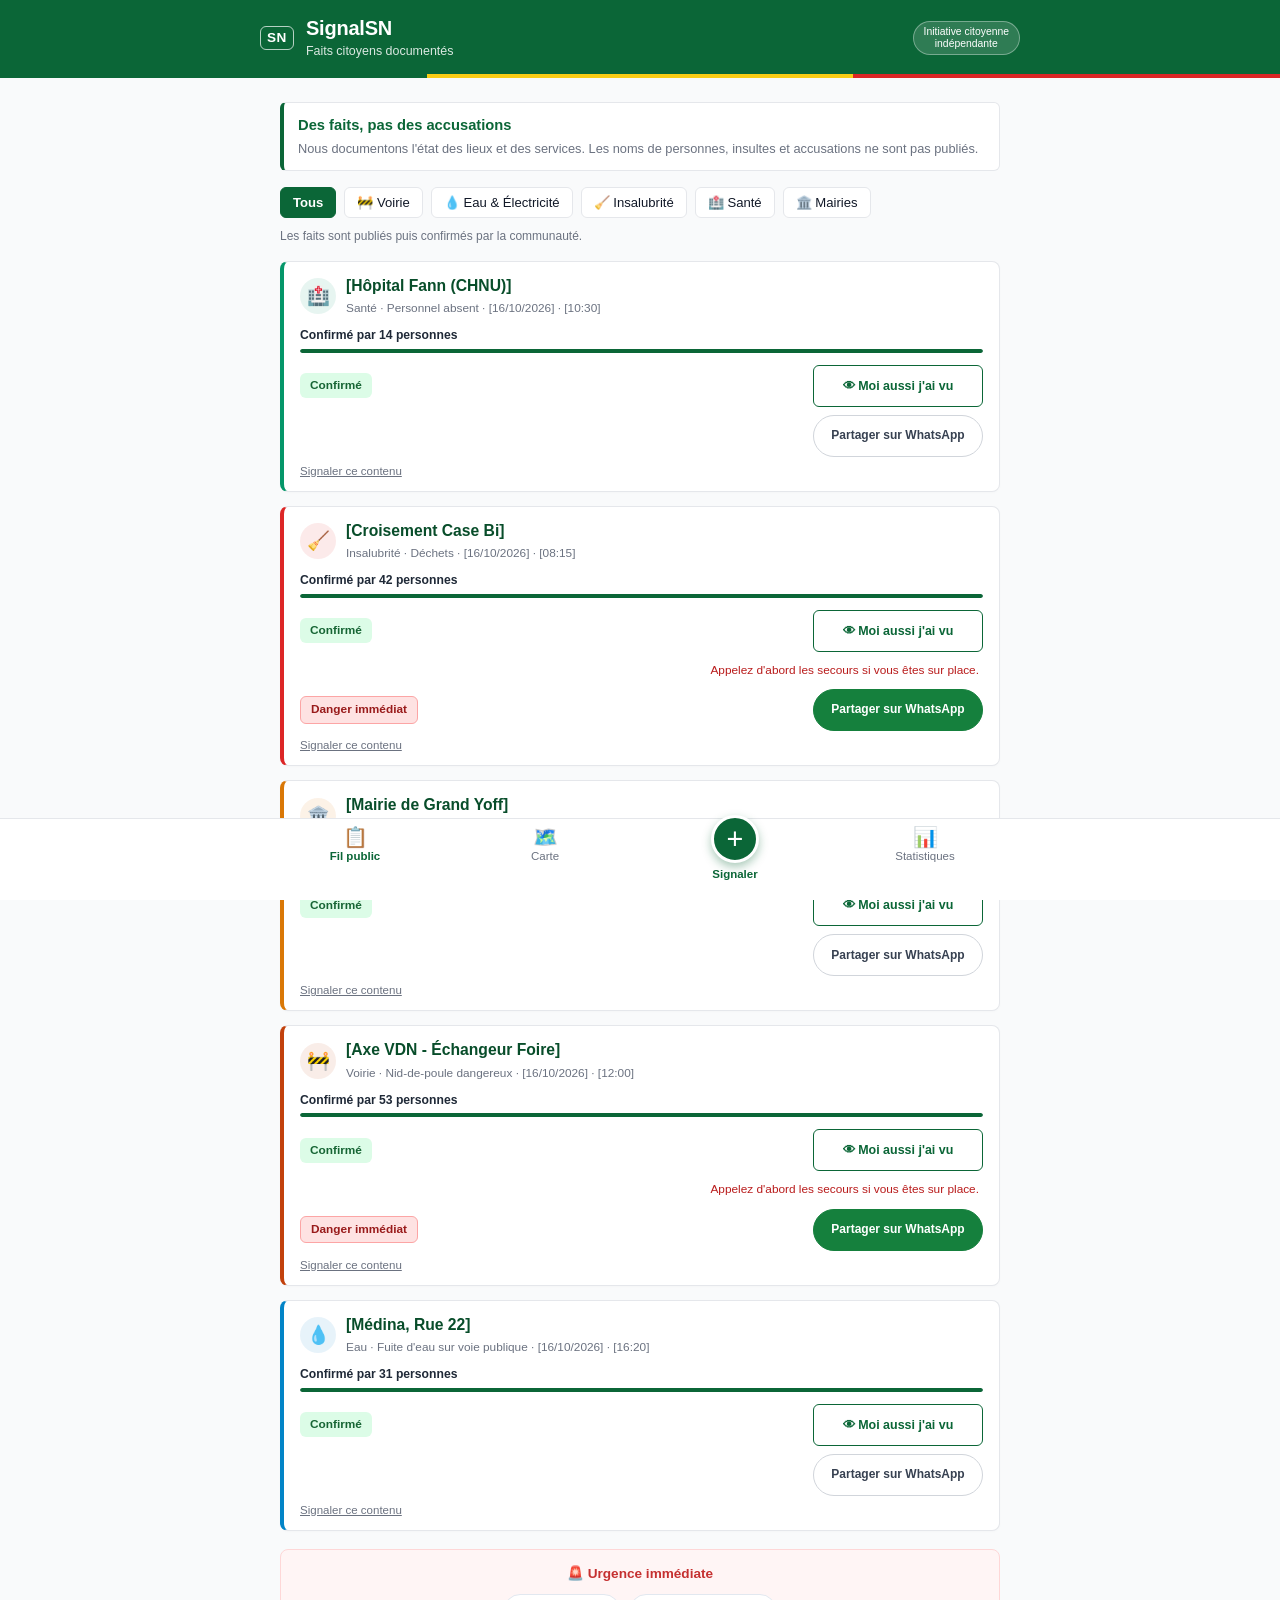
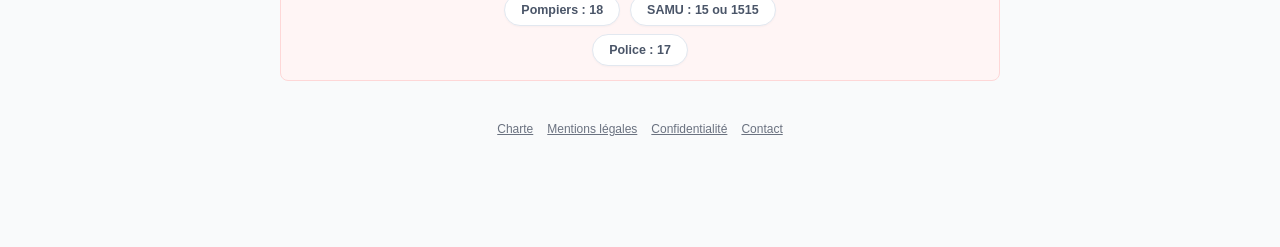
==== commit 3a5dd3ea: "feat: complete visual redesign for all 3 screens (initiative badge, category tiles grid, segmented r" ====
--- a/index.html
+++ b/index.html
@@ -19,15 +19,18 @@
 </head>
 <body>
 
-    <!-- En-tête vert institutionnel -->
+    <!-- En-tête vert institutionnel conforme maquette -->
     <header class="app-header">
         <div class="header-inner">
             <div class="header-brand-wrap">
                 <div class="header-logo-badge">SN</div>
                 <div class="header-text-block">
                     <h1>SignalSN</h1>
-                    <p>Faits citoyens documentés · Initiative citoyenne indépendante</p>
-                </div>
+                    <p>Faits citoyens documentés</p>
+                </div>
+            </div>
+            <div class="header-initiative-badge">
+                <span>Initiative citoyenne<br>indépendante</span>
             </div>
         </div>
     </header>
@@ -92,55 +95,59 @@
         <!-- ====================================================================
              ÉCRAN 2 : SIGNALER UN FAIT
              ==================================================================== -->
+        <!-- ====================================================================
+             ÉCRAN 2 : SIGNALER UN FAIT (CONFORME MAQUETTE IMAGE 2)
+             ==================================================================== -->
         <section id="view-new" class="view-section">
             <h2 class="view-title">Signaler un fait</h2>
-            <p class="view-subtitle">Nous publions le lieu et le fait constaté, jamais votre identité.</p>
-
-            <!-- Alerte urgence -->
-            <div class="urgency-alert-banner">
-                <div style="font-weight: 700; margin-bottom: 6px;">🚨 Danger immédiat ? Appelez d'abord les secours :</div>
-                <div class="urgency-pills-row">
-                    <a href="tel:18" class="urgency-pill">🚒 Pompiers : <strong>18</strong></a>
-                    <a href="tel:15" class="urgency-pill">🏥 SAMU : <strong>15 ou 1515</strong></a>
-                    <a href="tel:17" class="urgency-pill">🚔 Police : <strong>17</strong></a>
-                </div>
-            </div>
+            <p class="view-subtitle">Décrivez ce que vous avez constaté, sans nom de personne.</p>
 
             <form id="report-form">
-                <!-- Catégorie * -->
-                <div class="field-group">
-                    <label class="field-label" for="category-select">Catégorie *</label>
-                    <select id="category-select" class="field-select" required>
-                        <option value="">Choisir une catégorie</option>
-                        <option value="voirie">🚧 Routes et voirie</option>
-                        <option value="eau_electricite">💧 Eau et électricité</option>
-                        <option value="insalubrite">🧹 Insalubrité</option>
-                        <option value="sante">🏥 Santé</option>
-                        <option value="mairies_services">🏛️ Mairies et services publics</option>
-                        <option value="securite">🛡️ Sécurité</option>
-                    </select>
-                </div>
-
-                <!-- Établissement ou lieu * -->
-                <div class="field-group">
-                    <label class="field-label" id="establishment-or-location-label" for="establishment-select">Établissement ou lieu *</label>
+                <!-- Grille de tuiles pour Catégorie -->
+                <div class="field-group">
+                    <label class="field-label">Catégorie</label>
+                    <input type="hidden" id="category-select" value="voirie" required>
+                    <div class="category-tiles-grid">
+                        <button type="button" class="cat-tile active" data-cat="voirie">
+                            <span class="tile-icon">🚧</span>
+                            <span class="tile-label">Voirie</span>
+                        </button>
+                        <button type="button" class="cat-tile" data-cat="eau_electricite">
+                            <span class="tile-icon">💧</span>
+                            <span class="tile-label">Eau et électricité</span>
+                        </button>
+                        <button type="button" class="cat-tile" data-cat="insalubrite">
+                            <span class="tile-icon">🧹</span>
+                            <span class="tile-label">Insalubrité</span>
+                        </button>
+                        <button type="button" class="cat-tile" data-cat="sante">
+                            <span class="tile-icon">🏥</span>
+                            <span class="tile-label">Santé</span>
+                        </button>
+                        <button type="button" class="cat-tile" data-cat="mairies_services">
+                            <span class="tile-icon">🏛️</span>
+                            <span class="tile-label">Mairies</span>
+                        </button>
+                    </div>
+                </div>
+
+                <!-- Lieu ou repère + Bouton Ma position -->
+                <div class="field-group">
+                    <label class="field-label" id="establishment-or-location-label" for="location-input">Lieu ou repère</label>
                     
-                    <div id="establishment-select-wrap">
+                    <div id="establishment-select-wrap" style="display: none; margin-bottom: 8px;">
                         <select id="establishment-select" class="field-select">
-                            <option value="">Choisir dans la liste</option>
+                            <option value="">Choisir un établissement</option>
                         </select>
                     </div>
 
-                    <div id="free-location-wrap" style="display: none; margin-top: 6px;">
-                        <input type="text" id="location-input" class="field-input" placeholder="Lieu précis (croisement, rue, quartier, commune)..." maxlength="120">
-                    </div>
-
-                    <div style="display: flex; align-items: center; gap: 8px;">
-                        <button type="button" id="btn-gps" class="btn-use-location">
-                            📍 Utiliser ma position
-                        </button>
-                        <span id="gps-status" style="font-size: 0.72rem; color: var(--text-muted);"></span>
-                    </div>
+                    <div class="location-input-row">
+                        <input type="text" id="location-input" class="field-input" placeholder="Ex. carrefour, entrée de l'hôpital..." maxlength="120" required>
+                        <button type="button" id="btn-gps" class="btn-location-gps">
+                            📍 Ma position
+                        </button>
+                    </div>
+                    <span id="gps-status" style="font-size: 0.72rem; color: var(--text-muted); display: block; margin-top: 4px;"></span>
                     <input type="hidden" id="lat-input">
                     <input type="hidden" id="lng-input">
                 </div>
@@ -148,54 +155,57 @@
                 <!-- Champs dynamiques contextuels (Services, Types de faits) -->
                 <div id="dynamic-category-fields"></div>
 
-                <!-- Date du fait * et Heure -->
+                <!-- Date et Heure côte à côte -->
                 <div class="field-group row-2-col">
                     <div>
-                        <label class="field-label" for="incident-date">Date du fait *</label>
-                        <input type="date" id="incident-date" class="field-input" required>
+                        <label class="field-label" for="incident-date">Date</label>
+                        <input type="text" id="incident-date" class="field-input" placeholder="JJ/MM/AAAA" required>
                     </div>
                     <div>
                         <label class="field-label" for="incident-time">Heure</label>
-                        <input type="time" id="incident-time" class="field-input">
-                    </div>
-                </div>
-
-                <!-- Description factuelle * -->
-                <div class="field-group">
-                    <label class="field-label" for="description-input">Description factuelle *</label>
-                    <textarea id="description-input" class="field-textarea" rows="4" maxlength="500" placeholder="Décrivez l'état des lieux, les horaires ou le problème constaté. Pas de noms de personnes." required></textarea>
+                        <input type="text" id="incident-time" class="field-input" placeholder="HH:MM">
+                    </div>
+                </div>
+
+                <!-- Description factuelle -->
+                <div class="field-group">
+                    <label class="field-label" for="description-input">Description factuelle</label>
+                    <textarea id="description-input" class="field-textarea" rows="3" maxlength="500" placeholder="L'état des lieux, les horaires, le problème constaté. Pas de noms." required></textarea>
                     <div class="char-counter-right"><span id="char-count">0</span> / 500</div>
                     <div id="filter-warning" style="display: none; background: #fff1f2; color: #be123c; padding: 6px 10px; border-radius: 4px; font-size: 0.75rem; margin-top: 4px;">
                         ⚠️ Rappel : Veuillez ne mentionner aucun nom propre de personne.
                     </div>
                 </div>
 
-                <!-- Photo du lieu (facultatif) -->
-                <div class="field-group">
-                    <label class="field-label" id="photo-field-label">Photo du lieu (facultatif)</label>
-                    <input type="file" id="photo-input" accept="image/*" style="display: none;">
-                    <button type="button" class="btn-add-photo" id="btn-trigger-photo">
-                        📷 Ajouter une photo
-                    </button>
-                    <div id="photo-preview-container" style="display: none; margin-top: 8px;">
-                        <img id="photo-preview" src="" alt="Aperçu" style="max-height: 160px; border-radius: 6px; border: 1px solid var(--border-color);">
-                        <div id="photo-compression-info" style="font-size: 0.72rem; color: var(--primary-green); font-weight: 600; margin-top: 2px;"></div>
-                    </div>
-                    <p class="field-disclaimer">Photographiez uniquement le problème matériel. Pas de visages ni de plaques.</p>
-                </div>
-
-                <!-- Votre rôle * -->
-                <div class="field-group">
-                    <label class="field-label">Votre rôle *</label>
-                    <div class="radio-options-list">
-                        <label class="radio-item">
-                            <input type="radio" name="reporter_role" value="present" checked> J'étais présent
-                        </label>
-                        <label class="radio-item">
-                            <input type="radio" name="reporter_role" value="victime"> Je suis directement concerné
-                        </label>
-                        <label class="radio-item">
-                            <input type="radio" name="reporter_role" value="rapporte"> On me l'a rapporté
+                <!-- Votre rôle (Segmenté) -->
+                <div class="field-group">
+                    <label class="field-label">Votre rôle</label>
+                    <input type="hidden" id="reporter-role-input" value="present">
+                    <div class="segmented-role-row">
+                        <button type="button" class="role-segment-btn active" data-role="present">Présent</button>
+                        <button type="button" class="role-segment-btn" data-role="victime">Concerné</button>
+                        <button type="button" class="role-segment-btn" data-role="rapporte">Rapporté</button>
+                    </div>
+                </div>
+
+                <!-- Ligne Photo du lieu + Toggle Danger immédiat -->
+                <div class="field-group media-danger-row">
+                    <div class="media-photo-col">
+                        <input type="file" id="photo-input" accept="image/*" style="display: none;">
+                        <button type="button" class="btn-dashed-photo" id="btn-trigger-photo">
+                            📷 Photo du lieu
+                        </button>
+                        <div id="photo-preview-container" style="display: none; margin-top: 6px;">
+                            <img id="photo-preview" src="" alt="Aperçu" style="max-height: 80px; border-radius: 4px; border: 1px solid var(--border-color);">
+                            <div id="photo-compression-info" style="font-size: 0.7rem; color: var(--primary-green); font-weight: 600;"></div>
+                        </div>
+                    </div>
+                    
+                    <div class="toggle-danger-col">
+                        <label class="toggle-danger-box">
+                            <input type="checkbox" id="immediate-danger-checkbox">
+                            <span class="toggle-slider"></span>
+                            <span class="toggle-label-text">Danger immédiat</span>
                         </label>
                     </div>
                 </div>
@@ -206,7 +216,7 @@
                 </button>
 
                 <p class="terms-note">
-                    En envoyant, vous acceptez la <a onclick="openInfoModal()">Charte</a>.
+                    Pas de visages ni de plaques sur les photos. Vous acceptez la <a onclick="openInfoModal()">Charte</a>.
                 </p>
             </form>
         </section>
@@ -229,37 +239,29 @@
 
             <div class="stats-metrics-row">
                 <div class="metric-box">
-                    <div class="metric-val" id="stat-total-reports">0</div>
-                    <div class="metric-label">Faits signalés</div>
+                    <div class="metric-icon-badge">📋</div>
+                    <div class="metric-val" id="stat-total-reports">[n]</div>
+                    <div class="metric-label">Faits documentés</div>
                 </div>
                 <div class="metric-box">
-                    <div class="metric-val" id="stat-confirmed-count">0</div>
-                    <div class="metric-label">Confirmés</div>
+                    <div class="metric-icon-badge">✅</div>
+                    <div class="metric-val" id="stat-confirmed-count">[n]</div>
+                    <div class="metric-label">Faits confirmés</div>
                 </div>
                 <div class="metric-box">
-                    <div class="metric-val" id="stat-resolved-rate">0%</div>
+                    <div class="metric-icon-badge">🔧</div>
+                    <div class="metric-val" id="stat-resolved-rate">[%]</div>
                     <div class="metric-label">Résolus</div>
                 </div>
             </div>
 
-            <!-- Tableau d'établissements -->
-            <div class="stats-table-wrap">
-                <table class="stats-table">
-                    <thead>
-                        <tr>
-                            <th>Établissement</th>
-                            <th>Signalements</th>
-                            <th>Résolus</th>
-                        </tr>
-                    </thead>
-                    <tbody id="establishments-table-body">
-                        <!-- Rempli par app.js -->
-                    </tbody>
-                </table>
+            <!-- Liste des cartes d'établissements (conforme Image 3) -->
+            <div id="establishments-cards-container" class="establishments-cards-list">
+                <!-- Rempli dynamiquement par app.js -->
             </div>
 
             <p class="stats-disclaimer">
-                Les chiffres incluent les signalements reçus, y compris ceux en attente de recoupement. Ils décrivent des faits signalés par des citoyens, pas un jugement sur les personnes.
+                Chiffres issus des signalements reçus : ils ne reflètent pas toute la réalité et ne constituent pas un classement des établissements.
             </p>
         </section>
 
--- a/styles.css
+++ b/styles.css
@@ -1040,3 +1040,325 @@
     flex: 1;
     min-width: 80px;
 }
+
+/* ==============================================================================
+   HEADER INITIATIVE BADGE (MAQUETTE 1 & 2)
+   ============================================================================== */
+.header-initiative-badge {
+    background: rgba(255, 255, 255, 0.15);
+    border: 1px solid rgba(255, 255, 255, 0.35);
+    border-radius: 999px;
+    padding: 4px 10px;
+    text-align: center;
+    font-size: 0.65rem;
+    color: white;
+    line-height: 1.15;
+    font-weight: 500;
+}
+
+/* ==============================================================================
+   FORMULAIRE IMAGE 2 : TUILES DE CATÉGORIES, BOUTON MA POSITION, SEGMENTS
+   ============================================================================== */
+.category-tiles-grid {
+    display: grid;
+    grid-template-columns: repeat(3, 1fr);
+    gap: 8px;
+    margin-top: 4px;
+}
+.category-tiles-grid button:nth-child(4),
+.category-tiles-grid button:nth-child(5) {
+    grid-column: span 1;
+}
+
+.cat-tile {
+    background: white;
+    border: 1.5px solid var(--border-color);
+    border-radius: var(--radius-md);
+    padding: 10px 6px;
+    display: flex;
+    flex-direction: column;
+    align-items: center;
+    justify-content: center;
+    gap: 4px;
+    cursor: pointer;
+    transition: all 0.15s ease;
+}
+.cat-tile .tile-icon {
+    font-size: 1.3rem;
+    line-height: 1;
+}
+.cat-tile .tile-label {
+    font-size: 0.72rem;
+    color: var(--text-main);
+    font-weight: 600;
+    text-align: center;
+}
+.cat-tile:hover {
+    border-color: var(--primary-green);
+    background: #f0fdf4;
+}
+.cat-tile.active {
+    border: 2px solid var(--primary-green);
+    background: #f0fdf4;
+}
+.cat-tile.active .tile-label {
+    color: var(--primary-green);
+    font-weight: 700;
+}
+
+/* Ligne Lieu & GPS */
+.location-input-row {
+    display: flex;
+    gap: 8px;
+    align-items: center;
+}
+.location-input-row .field-input {
+    flex: 1;
+}
+.btn-location-gps {
+    background: white;
+    border: 1.5px solid var(--primary-green);
+    color: var(--primary-green);
+    font-weight: 600;
+    font-size: 0.78rem;
+    padding: 9px 12px;
+    border-radius: var(--radius-sm);
+    white-space: nowrap;
+    cursor: pointer;
+    display: flex;
+    align-items: center;
+    gap: 4px;
+    transition: all 0.15s;
+}
+.btn-location-gps:hover {
+    background: var(--primary-green-light);
+}
+
+/* Segmented Control Rôle */
+.segmented-role-row {
+    display: flex;
+    background: #f3f4f6;
+    border-radius: var(--radius-sm);
+    padding: 3px;
+    gap: 3px;
+    border: 1px solid var(--border-color);
+}
+.role-segment-btn {
+    flex: 1;
+    background: transparent;
+    border: none;
+    padding: 8px 0;
+    font-size: 0.78rem;
+    font-weight: 600;
+    color: var(--text-muted);
+    border-radius: 4px;
+    cursor: pointer;
+    transition: all 0.15s ease;
+}
+.role-segment-btn.active {
+    background: var(--primary-green);
+    color: white;
+    box-shadow: 0 1px 3px rgba(0,0,0,0.1);
+}
+
+/* Ligne Photo pointillée + Toggle Danger immédiat */
+.media-danger-row {
+    display: flex;
+    gap: 10px;
+    align-items: center;
+}
+.media-photo-col {
+    flex: 1;
+}
+.btn-dashed-photo {
+    width: 100%;
+    background: white;
+    border: 1.5px dashed #cbd5e1;
+    color: #475569;
+    padding: 9px 12px;
+    border-radius: var(--radius-sm);
+    font-size: 0.78rem;
+    font-weight: 600;
+    cursor: pointer;
+    transition: all 0.15s ease;
+}
+.btn-dashed-photo:hover {
+    border-color: var(--primary-green);
+    color: var(--primary-green);
+    background: #f0fdf4;
+}
+
+.toggle-danger-col {
+    flex: 1;
+}
+.toggle-danger-box {
+    display: flex;
+    align-items: center;
+    background: #fee2e2;
+    border: 1px solid #fca5a5;
+    padding: 6px 10px;
+    border-radius: var(--radius-sm);
+    cursor: pointer;
+    gap: 8px;
+    user-select: none;
+}
+.toggle-danger-box input[type="checkbox"] {
+    display: none;
+}
+.toggle-slider {
+    width: 34px;
+    height: 18px;
+    background: #cbd5e1;
+    border-radius: 999px;
+    position: relative;
+    transition: background 0.2s;
+    flex-shrink: 0;
+}
+.toggle-slider::after {
+    content: "";
+    position: absolute;
+    width: 14px;
+    height: 14px;
+    border-radius: 50%;
+    background: white;
+    top: 2px;
+    left: 2px;
+    transition: transform 0.2s;
+}
+.toggle-danger-box input:checked + .toggle-slider {
+    background: #dc2626;
+}
+.toggle-danger-box input:checked + .toggle-slider::after {
+    transform: translateX(16px);
+}
+.toggle-label-text {
+    font-size: 0.76rem;
+    font-weight: 700;
+    color: #991b1b;
+}
+
+/* ==============================================================================
+   STATISTIQUES IMAGE 3 : BOÎTES MÉTRIQUES ET CARTES D'ÉTABLISSEMENTS
+   ============================================================================== */
+.metric-box {
+    background: white;
+    border: 1px solid var(--border-color);
+    border-radius: var(--radius-md);
+    padding: 12px 8px;
+    text-align: center;
+    display: flex;
+    flex-direction: column;
+    align-items: center;
+    justify-content: center;
+}
+.metric-icon-badge {
+    font-size: 1.2rem;
+    margin-bottom: 2px;
+}
+.metric-val {
+    font-size: 1.3rem;
+    font-weight: 800;
+    color: var(--primary-green-dark);
+    line-height: 1.1;
+}
+.metric-label {
+    font-size: 0.72rem;
+    color: var(--text-muted);
+    margin-top: 3px;
+}
+
+.establishments-cards-list {
+    display: flex;
+    flex-direction: column;
+    gap: 10px;
+    margin-top: 14px;
+}
+
+.stat-est-card {
+    background: white;
+    border: 1px solid var(--border-color);
+    border-radius: var(--radius-md);
+    padding: 12px 14px;
+    box-shadow: 0 1px 2px rgba(0,0,0,0.02);
+}
+
+.stat-card-header {
+    display: flex;
+    justify-content: space-between;
+    align-items: center;
+    margin-bottom: 6px;
+}
+
+.stat-card-title-wrap {
+    display: flex;
+    align-items: center;
+    gap: 8px;
+    flex: 1;
+    min-width: 0;
+}
+
+.stat-cat-icon {
+    font-size: 1.1rem;
+}
+
+.stat-est-name {
+    font-size: 0.88rem;
+    font-weight: 700;
+    color: var(--primary-green-dark);
+    white-space: nowrap;
+    overflow: hidden;
+    text-overflow: ellipsis;
+}
+
+.stat-est-count {
+    text-align: right;
+    flex-shrink: 0;
+}
+.stat-est-count strong {
+    font-size: 0.95rem;
+    color: #111827;
+    display: block;
+    line-height: 1;
+}
+.stat-est-count span {
+    font-size: 0.68rem;
+    color: var(--text-muted);
+}
+
+.stat-card-subinfo {
+    display: flex;
+    justify-content: space-between;
+    font-size: 0.72rem;
+    color: var(--text-muted);
+    margin-bottom: 6px;
+}
+
+/* Double barre de progression bicolore verte */
+.stat-dual-progress-track {
+    width: 100%;
+    height: 5px;
+    background-color: #f1f5f9;
+    border-radius: 999px;
+    position: relative;
+    overflow: hidden;
+}
+
+.stat-progress-bar-confirmed {
+    position: absolute;
+    top: 0;
+    left: 0;
+    height: 100%;
+    background-color: #0b6637;
+    border-radius: 999px;
+    z-index: 2;
+}
+
+.stat-progress-bar-resolved {
+    position: absolute;
+    top: 0;
+    left: 0;
+    height: 100%;
+    background-color: #86efac;
+    border-radius: 999px;
+    z-index: 1;
+}
